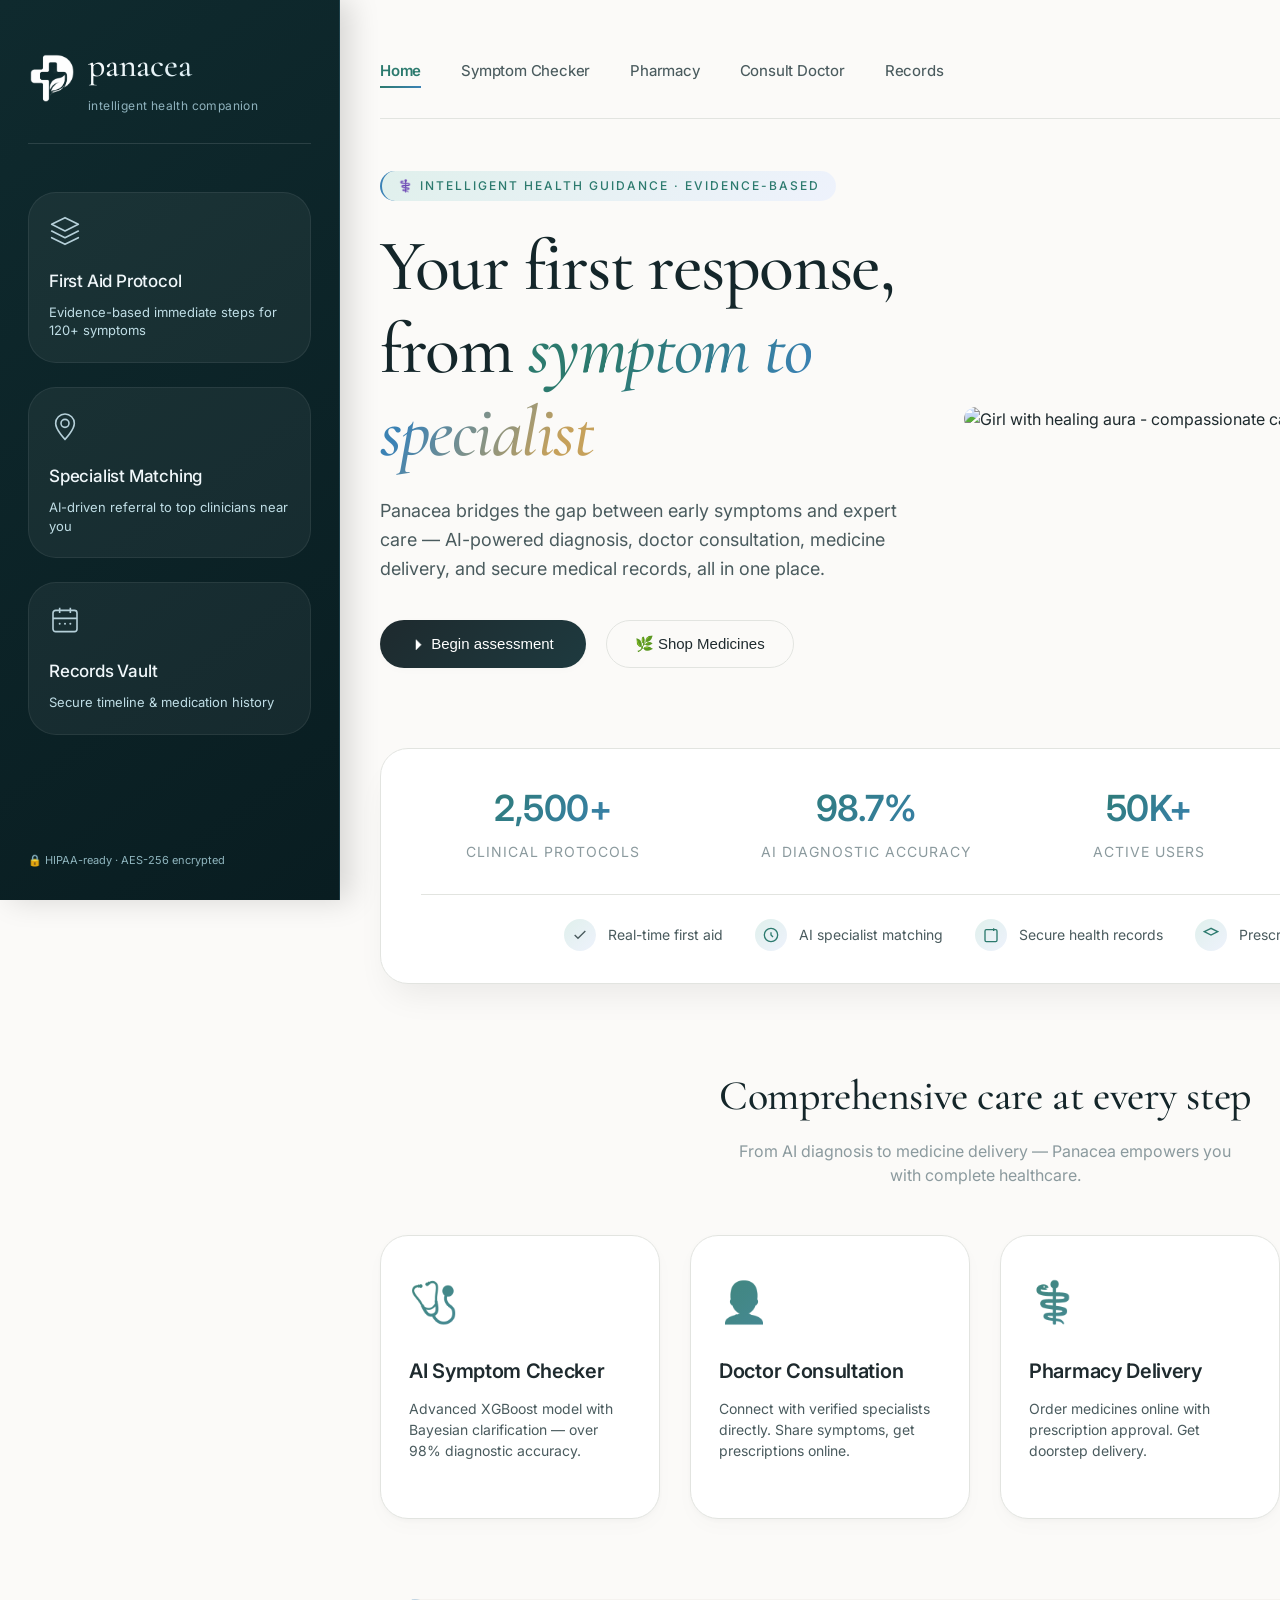
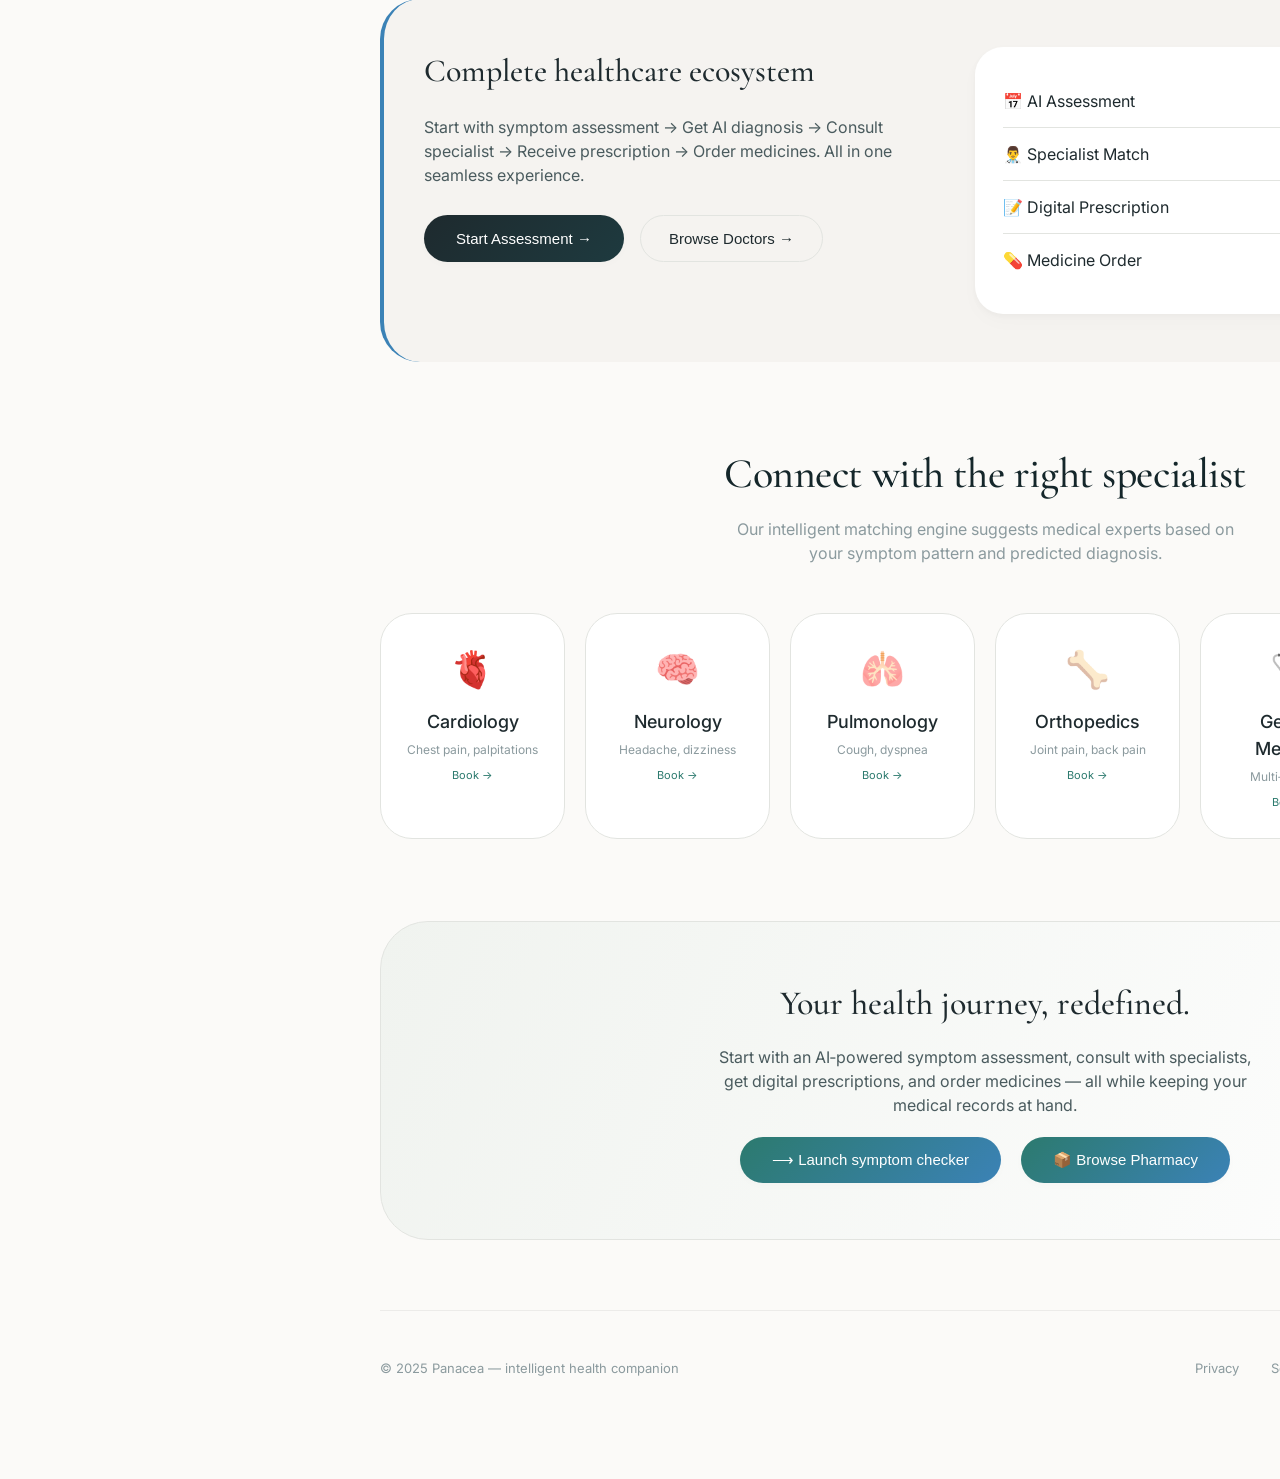
==== frontend/index.html @ cdb95b29 "restore latest project from stash after merge conflict" ====
<!DOCTYPE html>
<html lang="en">
<head>
<meta charset="UTF-8">
<meta name="viewport" content="width=device-width, initial-scale=1.0">
<title>Panacea — Health Companion | Intelligent Care</title>
<link rel="preconnect" href="https://fonts.googleapis.com">
<link href="https://fonts.googleapis.com/css2?family=Inter:opsz,wght@14..32,300;14..32,400;14..32,500;14..32,600;14..32,700&family=Cormorant+Garamond:ital,wght@0,400;0,500;1,400&display=swap" rel="stylesheet">
<style>
  * {
    margin: 0;
    padding: 0;
    box-sizing: border-box;
  }

  :root {
    --bg-light: #fbfaf8;
    --bg-card: #ffffff;
    --bg-soft: #f5f3f0;
    --text-primary: #1e2a2e;
    --text-secondary: #4a5b5e;
    --text-tertiary: #8b9a9e;
    --accent-teal: #2c7a6e;
    --accent-teal-light: #e0f0ec;
    --accent-blue: #3b82b6;
    --accent-blue-soft: #eef2fc;
    --border-light: #e2e4e0;
    --shadow-sm: 0 8px 20px rgba(0, 0, 0, 0.02), 0 2px 6px rgba(0, 0, 0, 0.03);
    --shadow-md: 0 20px 35px -12px rgba(0, 0, 0, 0.08);
    --gold: #c6a15b;
    --radius-card: 28px;
  }

  body {
    background: var(--bg-light);
    color: var(--text-primary);
    font-family: 'Inter', sans-serif;
    line-height: 1.5;
    overflow-x: hidden;
  }

  .app-wrapper {
    display: flex;
    min-height: 100vh;
  }

  /* ── SIDEBAR ── */
  .side-strip {
    width: 340px;
    background: linear-gradient(145deg, #0f2a2e 0%, #091d21 100%);
    position: fixed;
    top: 0;
    left: 0;
    bottom: 0;
    z-index: 10;
    display: flex;
    flex-direction: column;
    padding: 40px 28px 32px 28px;
    box-shadow: 10px 0 28px rgba(0, 0, 0, 0.15);
    border-right: 1px solid rgba(68, 130, 158, 0.25);
  }

  .strip-logo {
    margin-bottom: 48px;
    border-bottom: 1px solid rgba(255, 255, 255, 0.12);
    padding-bottom: 28px;
    display: flex;
    align-items: center;
    gap: 12px;
    flex-wrap: wrap;
  }

  .logo-image {
    width: 48px;
    height: 48px;
    object-fit: contain;
    filter: brightness(0) invert(1);
  }

  .strip-logo .logo {
    font-family: 'Cormorant Garamond', serif;
    font-size: 34px;
    font-weight: 500;
    letter-spacing: -0.2px;
    background: linear-gradient(135deg, #ffffff 0%, #c7e2ec 100%);
    background-clip: text;
    -webkit-background-clip: text;
    color: transparent;
  }

  .strip-logo .logo-sub {
    font-size: 12px;
    color: #8fb2bd;
    margin-top: 6px;
    letter-spacing: 0.4px;
    width: 100%;
  }

  .strip-cards {
    display: flex;
    flex-direction: column;
    gap: 24px;
    flex: 1;
  }

  .strip-card {
    background: rgba(255, 255, 255, 0.05);
    border-radius: 28px;
    padding: 22px 20px;
    transition: all 0.25s ease;
    border: 1px solid rgba(255, 255, 255, 0.07);
  }

  .strip-card:hover {
    background: rgba(44, 122, 110, 0.2);
    transform: translateY(-2px);
    border-color: rgba(59, 130, 182, 0.5);
  }

  .strip-card .card-icon-svg {
    margin-bottom: 16px;
    opacity: 0.9;
  }

  .strip-card h4 {
    font-size: 17px;
    font-weight: 500;
    color: #f0f7fa;
    letter-spacing: -0.2px;
    margin-bottom: 8px;
  }

  .strip-card p {
    font-size: 13px;
    color: #bfdde5;
    line-height: 1.45;
  }

  /* ── MAIN ── */
  .main-content {
    flex: 1;
    margin-left: 340px;
    background: var(--bg-light);
    z-index: 2;
    position: relative;
  }

  .container {
    position: relative;
    z-index: 2;
    max-width: 1320px;
    margin: 0 auto;
    padding: 32px 40px 60px 40px;
  }

  /* ── NAV ── */
  .top-nav {
    display: flex;
    justify-content: space-between;
    align-items: center;
    padding: 12px 0 20px;
    border-bottom: 1px solid var(--border-light);
    margin-bottom: 32px;
    flex-wrap: wrap;
    gap: 20px;
  }

  .nav-links {
    display: flex;
    gap: 40px;
    font-weight: 450;
    font-size: 15px;
    align-items: center;
    flex-wrap: wrap;
  }

  .nav-links a {
    text-decoration: none;
    color: var(--text-secondary);
    transition: color 0.2s ease;
    letter-spacing: -0.2px;
    position: relative;
    cursor: pointer;
  }

  .nav-links a:hover { color: var(--accent-teal); }

  .nav-links a::after {
    content: '';
    position: absolute;
    bottom: -6px;
    left: 0;
    width: 0;
    height: 2px;
    background: linear-gradient(90deg, var(--accent-teal), var(--accent-blue));
    transition: width 0.2s ease;
  }
  /* Active nav link styling */
.nav-links a.active {
  color: var(--accent-teal);
  font-weight: 600;
}

.nav-links a.active::after {
  width: 100%;
  background: linear-gradient(90deg, var(--accent-teal), var(--accent-blue));
}

  .nav-links a:hover::after { width: 100%; }

  /* ── PROFILE PILL ── */
  .profile-section {
    display: flex;
    align-items: center;
    gap: 16px;
    background: var(--bg-card);
    padding: 6px 12px 6px 8px;
    border-radius: 60px;
    box-shadow: var(--shadow-sm);
    border: 1px solid var(--border-light);
    cursor: pointer;
    transition: all 0.2s ease;
    position: relative;
  }

  .profile-section:hover {
    border-color: var(--accent-teal);
    background: #ffffff;
    box-shadow: 0 4px 12px rgba(0,0,0,0.04);
  }

  .profile-avatar {
    width: 40px;
    height: 40px;
    background: linear-gradient(135deg, var(--accent-teal), var(--accent-blue));
    border-radius: 50%;
    display: flex;
    align-items: center;
    justify-content: center;
    color: white;
    font-weight: 600;
    font-size: 16px;
    box-shadow: 0 2px 8px rgba(44,122,110,0.2);
  }

  .profile-info { text-align: left; }

  .profile-name {
    font-size: 14px;
    font-weight: 600;
    color: var(--text-primary);
    line-height: 1.2;
  }

  .profile-role { font-size: 11px; color: var(--text-tertiary); }

  .dropdown-icon { font-size: 12px; color: var(--text-tertiary); transition: transform 0.2s; }

  .profile-section.active .dropdown-icon { transform: rotate(180deg); }

  .profile-dropdown {
    position: absolute;
    top: calc(100% + 8px);
    right: 0;
    background: white;
    border-radius: 20px;
    box-shadow: 0 20px 35px -10px rgba(0,0,0,0.1);
    width: 200px;
    padding: 8px 0;
    opacity: 0;
    visibility: hidden;
    transform: translateY(-6px);
    transition: all 0.2s ease;
    z-index: 20;
    border: 1px solid var(--border-light);
  }

  .profile-section.active .profile-dropdown {
    opacity: 1;
    visibility: visible;
    transform: translateY(0);
  }

  .profile-dropdown a {
    display: block;
    padding: 10px 20px;
    font-size: 13px;
    color: var(--text-secondary);
    text-decoration: none;
    transition: background 0.15s;
    cursor: pointer;
  }

  .profile-dropdown a:hover {
    background: var(--bg-soft);
    color: var(--accent-teal);
  }

  .profile-dropdown .dropdown-divider {
    height: 1px;
    background: var(--border-light);
    margin: 6px 0;
  }

  /* ── MODALS ── */
  .modal-overlay {
    display: none;
    position: fixed;
    top: 0; left: 0;
    width: 100%; height: 100%;
    background: rgba(0, 0, 0, 0.5);
    z-index: 1000;
    justify-content: center;
    align-items: center;
  }

  .modal-overlay.active { display: flex; }

  .modal-container {
    background: white;
    border-radius: 32px;
    max-width: 500px;
    width: 90%;
    padding: 32px;
    box-shadow: 0 25px 50px -12px rgba(0, 0, 0, 0.25);
    animation: modalSlideIn 0.3s ease;
  }

  @keyframes modalSlideIn {
    from { opacity: 0; transform: translateY(-20px); }
    to   { opacity: 1; transform: translateY(0); }
  }

  .modal-header {
    display: flex;
    justify-content: space-between;
    align-items: center;
    margin-bottom: 24px;
  }

  .modal-header h2 {
    font-family: 'Cormorant Garamond', serif;
    font-size: 28px;
    font-weight: 500;
  }

  .modal-close {
    background: none;
    border: none;
    font-size: 28px;
    cursor: pointer;
    color: var(--text-tertiary);
    transition: color 0.2s;
  }

  .modal-close:hover { color: var(--text-primary); }

  .form-group { margin-bottom: 20px; }

  .form-group label {
    display: block;
    margin-bottom: 8px;
    font-weight: 500;
    font-size: 14px;
  }

  .form-group input,
  .form-group select {
    width: 100%;
    padding: 12px;
    border: 1px solid var(--border-light);
    border-radius: 16px;
    font-size: 14px;
    transition: border-color 0.2s;
  }

  .form-group input:focus,
  .form-group select:focus {
    outline: none;
    border-color: var(--accent-teal);
  }

  .btn-submit {
    width: 100%;
    padding: 14px;
    background: linear-gradient(135deg, #1e2a2e, #1e3a3f);
    color: white;
    border: none;
    border-radius: 40px;
    font-weight: 500;
    cursor: pointer;
    transition: all 0.2s;
  }

  .btn-submit:hover {
    background: linear-gradient(135deg, #2c7a6e, #3b82b6);
    transform: translateY(-1px);
  }

  .btn-secondary {
    width: 100%;
    padding: 12px;
    background: #f5f3f0;
    border: none;
    border-radius: 40px;
    cursor: pointer;
    font-weight: 500;
    margin-top: 12px;
  }

  .form-note {
    text-align: center;
    margin-top: 16px;
    font-size: 12px;
    color: var(--text-tertiary);
  }

  .modal-tab-switch {
    text-align: center;
    margin-top: 16px;
    font-size: 13px;
    color: var(--text-tertiary);
  }

  .modal-tab-switch a {
    color: var(--accent-teal);
    cursor: pointer;
    font-weight: 500;
    text-decoration: none;
  }

  .modal-tab-switch a:hover { text-decoration: underline; }

  .required { color: #e74c3c; }

  /* ── TOAST ── */
  .toast-notification {
    position: fixed;
    bottom: 24px;
    right: 24px;
    background: #1e2a2e;
    color: white;
    padding: 12px 24px;
    border-radius: 12px;
    font-size: 14px;
    z-index: 1001;
    animation: slideInRight 0.3s ease;
    box-shadow: 0 4px 12px rgba(0,0,0,0.15);
  }

  @keyframes slideInRight {
    from { transform: translateX(100%); opacity: 0; }
    to   { transform: translateX(0);   opacity: 1; }
  }

  /* ── HERO ── */
  .hero {
    padding: 20px 0 60px;
    display: flex;
    flex-wrap: wrap;
    justify-content: space-between;
    align-items: center;
    gap: 48px;
  }

  .hero-left { flex: 1.2; }

  .hero-badge {
    display: inline-block;
    font-size: 12px;
    font-weight: 500;
    text-transform: uppercase;
    letter-spacing: 2px;
    background: linear-gradient(135deg, var(--accent-teal-light), var(--accent-blue-soft));
    padding: 6px 16px;
    border-radius: 40px;
    color: var(--accent-teal);
    margin-bottom: 24px;
    border-left: 2px solid var(--accent-blue);
  }

  .hero h1 {
    font-family: 'Cormorant Garamond', serif;
    font-size: clamp(44px, 6vw, 72px);
    font-weight: 500;
    line-height: 1.15;
    letter-spacing: -0.02em;
    color: #14262a;
    margin-bottom: 24px;
  }

  .hero h1 span {
    background: linear-gradient(120deg, #2c7a6e 20%, #3b82b6 60%, #c6a15b 90%);
    background-clip: text;
    -webkit-background-clip: text;
    color: transparent;
    font-style: italic;
  }

  .hero-desc {
    font-size: 18px;
    color: var(--text-secondary);
    max-width: 540px;
    margin-bottom: 36px;
    line-height: 1.6;
  }

  .cta-group { display: flex; gap: 20px; flex-wrap: wrap; }

  .btn-primary {
    background: linear-gradient(135deg, var(--text-primary) 0%, #1e3a3f 100%);
    color: white;
    padding: 14px 32px;
    border-radius: 40px;
    text-decoration: none;
    font-weight: 500;
    font-size: 15px;
    transition: all 0.25s ease;
    display: inline-flex;
    align-items: center;
    gap: 8px;
    border: none;
    cursor: pointer;
    box-shadow: 0 2px 8px rgba(0,0,0,0.02);
  }

  .btn-primary:hover {
    background: linear-gradient(135deg, #2c7a6e 0%, #3b82b6 100%);
    transform: translateY(-2px);
    box-shadow: 0 12px 24px -10px rgba(44,122,110,0.28);
  }

  .btn-outline {
    background: transparent;
    border: 1px solid var(--border-light);
    padding: 14px 28px;
    border-radius: 40px;
    text-decoration: none;
    font-weight: 500;
    font-size: 15px;
    color: var(--text-primary);
    transition: all 0.2s ease;
    cursor: pointer;
  }

  .btn-outline:hover {
    border-color: var(--accent-teal);
    background: rgba(44,122,110,0.03);
    transform: translateY(-1px);
  }

  .hero-illustration {
    flex: 1.4;
    display: flex;
    justify-content: center;
    align-items: center;
  }

  .healing-img {
    width: 100%;
    max-width: 1024px;
    height: auto;
    border-radius: 36px;
    filter: drop-shadow(0 20px 30px -10px rgba(0, 0, 0, 0.15));
  }

  /* ── STATS ── */
  .stats-section {
    margin: 20px 0 60px 0;
    background: var(--bg-card);
    border-radius: var(--radius-card);
    padding: 32px 40px;
    box-shadow: var(--shadow-md);
    border: 1px solid var(--border-light);
    transition: transform 0.2s ease;
  }

  .stats-section:hover { transform: translateY(-2px); }

  .quick-stat {
    display: flex;
    justify-content: space-around;
    flex-wrap: wrap;
    gap: 32px;
  }

  .stat-item { text-align: center; }

  .stat-item h4 {
    font-size: 36px;
    font-weight: 600;
    background: linear-gradient(135deg, var(--accent-teal), var(--accent-blue));
    background-clip: text;
    -webkit-background-clip: text;
    color: transparent;
    letter-spacing: -0.5px;
  }

  .stat-item p {
    font-size: 14px;
    color: var(--text-tertiary);
    text-transform: uppercase;
    letter-spacing: 1px;
    margin-top: 6px;
  }

  .feature-badge-section {
    display: flex;
    justify-content: center;
    gap: 32px;
    flex-wrap: wrap;
    margin-top: 32px;
    padding-top: 24px;
    border-top: 1px solid var(--border-light);
  }

  .feature-badge {
    display: flex;
    align-items: center;
    gap: 12px;
    font-size: 14px;
    color: var(--text-secondary);
  }

  .feature-badge .badge-icon {
    width: 32px;
    height: 32px;
    background: linear-gradient(135deg, var(--accent-teal-light), var(--accent-blue-soft));
    border-radius: 50%;
    display: flex;
    align-items: center;
    justify-content: center;
  }

  .feature-badge .badge-icon svg {
    width: 16px;
    height: 16px;
    stroke: var(--accent-teal);
    stroke-width: 2;
  }

  /* ── SECTIONS ── */
  .section-title {
    text-align: center;
    margin: 80px 0 48px;
  }

  .section-title h2 {
    font-family: 'Cormorant Garamond', serif;
    font-size: 42px;
    font-weight: 500;
    color: #14262a;
    letter-spacing: -0.01em;
  }

  .section-title p {
    color: var(--text-tertiary);
    max-width: 520px;
    margin: 12px auto 0;
  }

  /* ── SERVICE CARDS ── */
  .cards-grid {
    display: flex;
    flex-wrap: wrap;
    gap: 30px;
    justify-content: center;
    margin-bottom: 80px;
  }

  .service-card {
    background: var(--bg-card);
    border-radius: var(--radius-card);
    padding: 36px 28px;
    flex: 1 1 260px;
    transition: all 0.35s cubic-bezier(0.2, 0, 0, 1);
    border: 1px solid var(--border-light);
    box-shadow: var(--shadow-sm);
    position: relative;
    overflow: hidden;
  }

  .service-card::after {
    content: '';
    position: absolute;
    bottom: 0; left: 0;
    width: 100%;
    height: 3px;
    background: linear-gradient(90deg, var(--accent-teal), var(--accent-blue), var(--gold));
    transform: scaleX(0);
    transform-origin: left;
    transition: transform 0.4s ease;
  }

  .service-card:hover::after { transform: scaleX(1); }

  .service-card:hover {
    transform: translateY(-8px);
    border-color: rgba(44,122,110,0.2);
    box-shadow: 0 25px 40px -16px rgba(0, 0, 0, 0.1);
  }

  .card-icon {
    font-size: 40px;
    margin-bottom: 24px;
    background: linear-gradient(135deg, var(--accent-teal), var(--accent-blue));
    background-clip: text;
    -webkit-background-clip: text;
    color: transparent;
    opacity: 0.9;
  }

  .service-card h3 {
    font-size: 20px;
    font-weight: 600;
    margin-bottom: 12px;
    letter-spacing: -0.3px;
  }

  .service-card p { color: var(--text-secondary); font-size: 14px; line-height: 1.5; }

  /* ── INSIGHT PANEL ── */
  .insight-panel {
    display: flex;
    flex-wrap: wrap;
    gap: 32px;
    margin: 60px 0 80px;
    background: var(--bg-soft);
    border-radius: 40px;
    padding: 48px 40px;
    position: relative;
    border-left: 4px solid var(--accent-blue);
  }

  .insight-left { flex: 1; }

  .insight-left h3 {
    font-family: 'Cormorant Garamond', serif;
    font-size: 32px;
    font-weight: 500;
    margin-bottom: 20px;
  }

  .insight-left p { color: var(--text-secondary); margin-bottom: 28px; }

  .insight-right {
    flex: 1;
    background: white;
    border-radius: 28px;
    padding: 28px;
    box-shadow: var(--shadow-sm);
  }

  .record-item {
    border-bottom: 1px solid var(--border-light);
    padding: 14px 0;
    display: flex;
    justify-content: space-between;
  }

  .record-item:last-child { border: none; }
  .record-item span:last-child { color: var(--accent-teal); font-weight: 500; }

  /* ── SPECIALIST SHOWCASE — horizontal scroll row ── */
  .specialist-showcase {
    display: flex;
    flex-wrap: nowrap;
    gap: 20px;
    overflow-x: auto;
    padding-bottom: 12px;
    margin-bottom: 70px;
    scrollbar-width: thin;
    scrollbar-color: #e2e4e0 transparent;
    -webkit-overflow-scrolling: touch;
  }

  .specialist-showcase::-webkit-scrollbar { height: 4px; }
  .specialist-showcase::-webkit-scrollbar-track { background: transparent; }
  .specialist-showcase::-webkit-scrollbar-thumb {
    background: #e2e4e0;
    border-radius: 99px;
  }

  .spec-card {
    flex: 0 0 185px;
    min-width: 185px;
    background: white;
    border-radius: 32px;
    padding: 28px 22px;
    text-align: center;
    transition: all 0.2s;
    border: 1px solid var(--border-light);
    cursor: pointer;
  }

  .spec-card:hover {
    background: linear-gradient(145deg, #ffffff, var(--accent-blue-soft));
    border-color: var(--accent-blue);
    transform: translateY(-3px);
  }

  .spec-card h4 { font-size: 18px; font-weight: 500; margin-top: 12px; }
  .spec-card p  { font-size: 12px; color: var(--text-tertiary); margin-top: 6px; }

  /* ── CTA BANNER ── */
  .cta-banner {
    background: linear-gradient(115deg, #f0f3ef 0%, #ffffff 100%);
    border-radius: 48px;
    padding: 56px 48px;
    text-align: center;
    margin: 40px 0 70px;
    border: 1px solid var(--border-light);
  }

  .cta-banner h3 {
    font-size: 34px;
    font-family: 'Cormorant Garamond', serif;
    font-weight: 500;
    margin-bottom: 16px;
  }

  .cta-banner .btn-primary {
    margin-top: 20px;
    background: linear-gradient(135deg, var(--accent-teal), var(--accent-blue));
  }

  .cta-banner .btn-primary:hover {
    background: linear-gradient(135deg, #1f5a51, #2c6e9e);
  }

  /* ── FOOTER ── */
  footer {
    border-top: 1px solid rgba(0,0,0,0.06);
    padding: 48px 0 40px;
    display: flex;
    flex-wrap: wrap;
    justify-content: space-between;
    color: var(--text-tertiary);
    font-size: 13px;
  }

  .footer-links { display: flex; gap: 32px; }

  .footer-links a {
    text-decoration: none;
    color: var(--text-tertiary);
    transition: color 0.2s;
    cursor: pointer;
  }

  .footer-links a:hover { color: var(--accent-teal); }

  /* ── RESPONSIVE ── */
  @media (max-width: 1000px) {
    .side-strip { width: 280px; }
    .main-content { margin-left: 280px; }
    .container { padding: 24px 28px 48px; }
  }

  @media (max-width: 760px) {
    .app-wrapper { flex-direction: column; }
    .side-strip {
      position: relative;
      width: 100%;
      flex-direction: row;
      flex-wrap: wrap;
      padding: 20px;
      gap: 20px;
    }
    .strip-cards { flex-direction: row; overflow-x: auto; }
    .main-content { margin-left: 0; }
    .top-nav { flex-direction: column; align-items: stretch; }
    .profile-section { align-self: flex-start; }
    .footer-links { flex-wrap: wrap; gap: 16px; margin-top: 12px; }
    footer { flex-direction: column; gap: 16px; }
    .quick-stat { flex-direction: column; align-items: center; gap: 24px; }
    .feature-badge-section { flex-direction: column; align-items: center; }
    .spec-card { flex: 0 0 140px; min-width: 140px; }
  }

  /* ── ANIMATIONS ── */
  .fade-up {
    opacity: 0;
    transform: translateY(20px);
    animation: fadeUp 0.9s cubic-bezier(0.2, 0.8, 0.3, 1) forwards;
  }

  @keyframes fadeUp {
    to { opacity: 1; transform: translateY(0); }
  }

  .delay-100 { animation-delay: 0.1s; }
  .delay-130 { animation-delay: 0.13s; }
  .delay-150 { animation-delay: 0.15s; }
  .delay-160 { animation-delay: 0.16s; }
  .delay-190 { animation-delay: 0.19s; }
  .delay-200 { animation-delay: 0.2s; }
  .delay-220 { animation-delay: 0.22s; }
  .delay-250 { animation-delay: 0.25s; }
</style>
</head>
<body>
<div class="app-wrapper">

  <!-- ══ SIDEBAR ══ -->
  <aside class="side-strip">
    <div class="strip-logo">
      <img src="assets/logo.png" alt="Panacea Logo" class="logo-image" onerror="this.style.display='none';">
      <div>
        <div class="logo">panacea</div>
        <div class="logo-sub">intelligent health companion</div>
      </div>
    </div>
    <div class="strip-cards">
      <div class="strip-card">
        <div class="card-icon-svg">
          <svg width="32" height="32" viewBox="0 0 24 24" fill="none" xmlns="http://www.w3.org/2000/svg">
            <path d="M12 2L2 7L12 12L22 7L12 2Z" stroke="#C7E2EC" stroke-width="1.2" stroke-linecap="round" stroke-linejoin="round"/>
            <path d="M2 17L12 22L22 17" stroke="#C7E2EC" stroke-width="1.2" stroke-linecap="round" stroke-linejoin="round"/>
            <path d="M2 12L12 17L22 12" stroke="#C7E2EC" stroke-width="1.2" stroke-linecap="round" stroke-linejoin="round"/>
          </svg>
        </div>
        <h4>First Aid Protocol</h4>
        <p>Evidence-based immediate steps for 120+ symptoms</p>
      </div>
      <div class="strip-card">
        <div class="card-icon-svg">
          <svg width="32" height="32" viewBox="0 0 24 24" fill="none" xmlns="http://www.w3.org/2000/svg">
            <circle cx="12" cy="10" r="3" stroke="#C7E2EC" stroke-width="1.2"/>
            <path d="M19 10C19 15 12 22 12 22C12 22 5 15 5 10C5 6.13401 8.13401 3 12 3C15.866 3 19 6.13401 19 10Z" stroke="#C7E2EC" stroke-width="1.2"/>
          </svg>
        </div>
        <h4>Specialist Matching</h4>
        <p>AI-driven referral to top clinicians near you</p>
      </div>
      <div class="strip-card">
        <div class="card-icon-svg">
          <svg width="32" height="32" viewBox="0 0 24 24" fill="none" xmlns="http://www.w3.org/2000/svg">
            <rect x="3" y="4" width="18" height="16" rx="2" stroke="#C7E2EC" stroke-width="1.2"/>
            <path d="M8 2V6M16 2V6M3 10H21" stroke="#C7E2EC" stroke-width="1.2"/>
            <path d="M12 14H12.01" stroke="#C7E2EC" stroke-width="1.5" stroke-linecap="round"/>
            <path d="M16 14H16.01" stroke="#C7E2EC" stroke-width="1.5" stroke-linecap="round"/>
            <path d="M8 14H8.01" stroke="#C7E2EC" stroke-width="1.5" stroke-linecap="round"/>
          </svg>
        </div>
        <h4>Records Vault</h4>
        <p>Secure timeline &amp; medication history</p>
      </div>
    </div>
    <div style="margin-top: auto; font-size: 11px; color: #8fb5be; padding-top: 32px;">
      <span>🔒 HIPAA-ready · AES-256 encrypted</span>
    </div>
  </aside>

  <!-- ══ MAIN CONTENT ══ -->
  <main class="main-content">
    <div class="container">

      <!-- NAV -->
      <div class="top-nav fade-up">
        <div class="nav-links">
          <a href="#" onclick="return false;" class="active">Home</a>
          <a href="#" onclick="requireAuthNav('assessment.html'); return false;">Symptom Checker</a>
          <a href="#" onclick="requireAuthNav('pharmacy.html'); return false;">Pharmacy</a>
          <a href="#" onclick="requireAuthNav('consultation.html'); return false;">Consult Doctor</a>
          <a href="#" onclick="requireAuthNav('patient-dashboard.html'); return false;">Records</a>
        </div>
        <div class="profile-section" id="profileToggle">
          <div class="profile-avatar" id="profileAvatar">G</div>
          <div class="profile-info">
            <div class="profile-name" id="profileName">Guest User</div>
            <div class="profile-role" id="profileRole">Not logged in</div>
          </div>
          <div class="dropdown-icon">▼</div>
          <div class="profile-dropdown" id="profileDropdownMenu">
            <a href="#" id="loginMenuItem"   class="dd-guest">🔑 Login</a>
            <a href="#" id="signupMenuItem"  class="dd-guest">✨ Sign Up</a>
            <a href="#" id="profileMenuItem" class="dd-user"  style="display:none;">👤 View Profile</a>
            <div class="dropdown-divider dd-user" style="display:none;"></div>
            <a href="#" id="signOutMenuItem" class="dd-user"  style="display:none;">🚪 Sign Out</a>
          </div>
        </div>
      </div>

      <!-- HERO -->
      <div class="hero">
        <div class="hero-left fade-up delay-100">
          <div class="hero-badge">⚕️ intelligent health guidance · evidence-based</div>
          <h1>Your first response,<br>from <span>symptom to specialist</span></h1>
          <p class="hero-desc">Panacea bridges the gap between early symptoms and expert care — AI-powered diagnosis, doctor consultation, medicine delivery, and secure medical records, all in one place.</p>
          <div class="cta-group">
            <button class="btn-primary" id="checkSymptomsBtn">⏵ Begin assessment</button>
            <button class="btn-outline" id="shopPharmacyBtn">🌿 Shop Medicines</button>
          </div>
        </div>
        <div class="hero-illustration fade-up delay-200">
          <img src="assets/illustration1.png" alt="Girl with healing aura - compassionate care" class="healing-img"
               onerror="this.onerror=null; this.src='https://placehold.co/600x600/e0f0ec/2c7a6e?text=Healing+Aura+Illustration';">
        </div>
      </div>

      <!-- STATS -->
      <div class="stats-section fade-up delay-150">
        <div class="quick-stat">
          <div class="stat-item"><h4>2,500+</h4><p>Clinical Protocols</p></div>
          <div class="stat-item"><h4>98.7%</h4><p>AI Diagnostic Accuracy</p></div>
          <div class="stat-item"><h4>50K+</h4><p>Active Users</p></div>
          <div class="stat-item"><h4>24/7</h4><p>Intelligent Support</p></div>
        </div>
        <div class="feature-badge-section">
          <div class="feature-badge">
            <div class="badge-icon"><svg viewBox="0 0 24 24" fill="none" stroke="currentColor"><path d="M20 6L9 17L4 12" stroke="currentColor"/></svg></div>
            <span>Real-time first aid</span>
          </div>
          <div class="feature-badge">
            <div class="badge-icon"><svg viewBox="0 0 24 24" fill="none"><circle cx="12" cy="12" r="10"/><path d="M12 8v4l3 3"/></svg></div>
            <span>AI specialist matching</span>
          </div>
          <div class="feature-badge">
            <div class="badge-icon"><svg viewBox="0 0 24 24" fill="none"><rect x="3" y="4" width="18" height="18" rx="2"/><line x1="16" y1="2" x2="16" y2="6"/></svg></div>
            <span>Secure health records</span>
          </div>
          <div class="feature-badge">
            <div class="badge-icon"><svg viewBox="0 0 24 24" fill="none"><path d="M12 2L2 7L12 12L22 7L12 2Z"/></svg></div>
            <span>Prescription management</span>
          </div>
        </div>
      </div>

      <!-- SERVICES -->
      <div class="section-title fade-up delay-200">
        <h2>Comprehensive care at every step</h2>
        <p>From AI diagnosis to medicine delivery — Panacea empowers you with complete healthcare.</p>
      </div>
      <div class="cards-grid">
        <div class="service-card fade-up delay-100">
          <div class="card-icon">🩺</div>
          <h3>AI Symptom Checker</h3>
          <p>Advanced XGBoost model with Bayesian clarification — over 98% diagnostic accuracy.</p>
        </div>
        <div class="service-card fade-up delay-150">
          <div class="card-icon">👨‍⚕️</div>
          <h3>Doctor Consultation</h3>
          <p>Connect with verified specialists directly. Share symptoms, get prescriptions online.</p>
        </div>
        <div class="service-card fade-up delay-200">
          <div class="card-icon">⚕️</div>
          <h3>Pharmacy Delivery</h3>
          <p>Order medicines online with prescription approval. Get doorstep delivery.</p>
        </div>
        <div class="service-card fade-up delay-250">
          <div class="card-icon">🖥️</div>
          <h3>Digital Prescriptions</h3>
          <p>Doctors issue digital prescriptions. Share with pharmacy or use for medicine orders.</p>
        </div>
      </div>

      <!-- INSIGHT -->
      <div class="insight-panel fade-up delay-200">
        <div class="insight-left">
          <h3>Complete healthcare ecosystem</h3>
          <p>Start with symptom assessment → Get AI diagnosis → Consult specialist → Receive prescription → Order medicines. All in one seamless experience.</p>
          <div style="display: flex; gap: 16px; flex-wrap: wrap; margin-top: 24px;">
            <button class="btn-primary"  id="startAssessmentBtn">Start Assessment →</button>
            <button class="btn-outline"  id="browseDoctorsBtn">Browse Doctors →</button>
          </div>
        </div>
        <div class="insight-right">
          <div class="record-item"><span>📅 AI Assessment</span><span>Symptom → Disease prediction</span></div>
          <div class="record-item"><span>👨‍⚕️ Specialist Match</span><span>Cardiologist, Neurologist, etc.</span></div>
          <div class="record-item"><span>📝 Digital Prescription</span><span>Doctor issued e-prescription</span></div>
          <div class="record-item"><span>💊 Medicine Order</span><span>Home delivery in 2-3 days</span></div>
        </div>
      </div>

      <!-- SPECIALISTS — single horizontal scroll row -->
      <div class="section-title fade-up">
        <h2>Connect with the right specialist</h2>
        <p>Our intelligent matching engine suggests medical experts based on your symptom pattern and predicted diagnosis.</p>
      </div>
      <div class="specialist-showcase">
        <div class="spec-card fade-up delay-100"  onclick="requireAuthNav('consultation.html')">
          <div style="font-size: 36px;">🫀</div>
          <h4>Cardiology</h4>
          <p>Chest pain, palpitations</p>
          <span style="font-size: 11px; color: #2c7a6e; margin-top: 8px; display: block;">Book →</span>
        </div>
        <div class="spec-card fade-up delay-130"  onclick="requireAuthNav('consultation.html')">
          <div style="font-size: 36px;">🧠</div>
          <h4>Neurology</h4>
          <p>Headache, dizziness</p>
          <span style="font-size: 11px; color: #2c7a6e; margin-top: 8px; display: block;">Book →</span>
        </div>
        <div class="spec-card fade-up delay-160"  onclick="requireAuthNav('consultation.html')">
          <div style="font-size: 36px;">🫁</div>
          <h4>Pulmonology</h4>
          <p>Cough, dyspnea</p>
          <span style="font-size: 11px; color: #2c7a6e; margin-top: 8px; display: block;">Book →</span>
        </div>
        <div class="spec-card fade-up delay-190"  onclick="requireAuthNav('consultation.html')">
          <div style="font-size: 36px;">🦴</div>
          <h4>Orthopedics</h4>
          <p>Joint pain, back pain</p>
          <span style="font-size: 11px; color: #2c7a6e; margin-top: 8px; display: block;">Book →</span>
        </div>
        <div class="spec-card fade-up delay-220"  onclick="requireAuthNav('consultation.html')">
          <div style="font-size: 36px;">🩺</div>
          <h4>General Medicine</h4>
          <p>Multi‑symptom</p>
          <span style="font-size: 11px; color: #2c7a6e; margin-top: 8px; display: block;">Book →</span>
        </div>
        <div class="spec-card fade-up delay-250"  onclick="requireAuthNav('consultation.html')">
          <div style="font-size: 36px;">🌿</div>
          <h4>Dermatology</h4>
          <p>Rash, skin issues</p>
          <span style="font-size: 11px; color: #2c7a6e; margin-top: 8px; display: block;">Book →</span>
        </div>
      </div>

      <!-- CTA BANNER -->
      <div class="cta-banner fade-up delay-200">
        <h3>Your health journey, redefined.</h3>
        <p style="color: var(--text-secondary); max-width: 540px; margin: 0 auto;">
          Start with an AI‑powered symptom assessment, consult with specialists, get digital prescriptions,
          and order medicines — all while keeping your medical records at hand.
        </p>
        <div style="display: flex; gap: 20px; justify-content: center; flex-wrap: wrap;">
          <button class="btn-primary" id="launchCheckerBtn">⟶ Launch symptom checker</button>
          <button class="btn-primary" id="pharmacyCtaBtn">📦 Browse Pharmacy</button>
        </div>
      </div>

      <!-- FOOTER -->
      <footer>
        <div>© 2025 Panacea — intelligent health companion</div>
        <div class="footer-links">
          <a href="#" onclick="showToast('Privacy policy coming soon'); return false;">Privacy</a>
          <a href="#" onclick="showToast('Security info coming soon'); return false;">Security</a>
          <a href="#" onclick="showToast('Clinical validation info coming soon'); return false;">Clinical validation</a>
          <span style="color: var(--accent-teal);">🔒 HIPAA-ready</span>
        </div>
      </footer>

    </div><!-- /container -->
  </main>
</div><!-- /app-wrapper -->

<!-- ══ LOGIN MODAL ══ -->
<div id="loginModal" class="modal-overlay">
  <div class="modal-container">
    <div class="modal-header">
      <h2>Welcome back</h2>
      <button class="modal-close" onclick="closeLoginModal()">&times;</button>
    </div>
    <form id="loginForm">
      <div class="form-group">
        <label>Email <span class="required">*</span></label>
        <input type="email" id="loginEmail" required placeholder="your@email.com">
      </div>
      <div class="form-group">
        <label>Name <span class="required">*</span></label>
        <input type="text" id="loginName" required placeholder="Your full name">
      </div>
      <div class="form-group">
        <label>Age (optional)</label>
        <input type="number" id="loginAge" placeholder="Your age">
      </div>
      <div class="form-group">
        <label>Gender (optional)</label>
        <select id="loginGender">
          <option value="">Prefer not to say</option>
          <option value="female">Female</option>
          <option value="male">Male</option>
          <option value="other">Other</option>
        </select>
      </div>
      <button type="submit" class="btn-submit">Login →</button>
      <p class="modal-tab-switch">Don't have an account? <a onclick="switchToSignup()">Sign Up</a></p>
      <p class="form-note">By continuing, you agree to our Terms of Service and Privacy Policy.</p>
    </form>
  </div>
</div>

<!-- ══ SIGN UP MODAL ══ -->
<div id="signupModal" class="modal-overlay">
  <div class="modal-container">
    <div class="modal-header">
      <h2>Create your account</h2>
      <button class="modal-close" onclick="closeSignupModal()">&times;</button>
    </div>
    <form id="signupForm">
      <div class="form-group">
        <label>Full Name <span class="required">*</span></label>
        <input type="text" id="signupName" required placeholder="Your full name">
      </div>
      <div class="form-group">
        <label>Email <span class="required">*</span></label>
        <input type="email" id="signupEmail" required placeholder="your@email.com">
      </div>
      <div class="form-group">
        <label>Age (optional)</label>
        <input type="number" id="signupAge" placeholder="Your age">
      </div>
      <div class="form-group">
        <label>Gender (optional)</label>
        <select id="signupGender">
          <option value="">Prefer not to say</option>
          <option value="female">Female</option>
          <option value="male">Male</option>
          <option value="other">Other</option>
        </select>
      </div>
      <button type="submit" class="btn-submit">Create Account →</button>
      <p class="modal-tab-switch">Already have an account? <a onclick="switchToLogin()">Login</a></p>
      <p class="form-note">By signing up, you agree to our Terms of Service and Privacy Policy.</p>
    </form>
  </div>
</div>

<!-- ══ HEALTH METRICS MODAL ══ -->
<div id="healthMetricsModal" class="modal-overlay">
  <div class="modal-container">
    <div class="modal-header">
      <h2>Optional Health Details</h2>
      <button class="modal-close" onclick="closeHealthMetricsModal()">&times;</button>
    </div>
    <p style="color: var(--text-secondary); margin-bottom: 20px; font-size: 14px;">You can skip this and add later from your profile settings.</p>
    <form id="healthMetricsForm">
      <div class="form-group"><label>Height (cm)</label><input type="number" id="healthHeight" step="0.1" placeholder="e.g., 165"></div>
      <div class="form-group"><label>Weight (kg)</label><input type="number" id="healthWeight" step="0.1" placeholder="e.g., 60"></div>
      <div class="form-group">
        <label>Blood Group</label>
        <select id="healthBloodGroup">
          <option value="">Select</option>
          <option>A+</option><option>A-</option><option>B+</option><option>B-</option>
          <option>O+</option><option>O-</option><option>AB+</option><option>AB-</option>
        </select>
      </div>
      <div class="form-group"><label>Allergies (comma separated)</label><input type="text" id="healthAllergies" placeholder="e.g., pollen, peanuts"></div>
      <div class="form-group"><label>Emergency Contact Name</label><input type="text" id="emergencyName" placeholder="Emergency contact person"></div>
      <div class="form-group"><label>Emergency Contact Phone</label><input type="tel" id="emergencyPhone" placeholder="Phone number"></div>
      <div style="display: flex; gap: 12px;">
        <button type="button" class="btn-secondary" onclick="skipHealthMetrics()">Skip for now</button>
        <button type="submit" class="btn-submit">Save health info</button>
      </div>
    </form>
  </div>
</div>

<!-- ══ PROFILE MODAL ══ -->
<div id="profileModal" class="modal-overlay">
  <div class="modal-container" style="max-width: 450px;">
    <div class="modal-header">
      <h2>👤 My Profile</h2>
      <button class="modal-close" onclick="closeProfileModal()">&times;</button>
    </div>
    <div id="profileContent" style="padding: 10px 0;"></div>
    <button class="btn-secondary" onclick="closeProfileModal()" style="margin-top: 20px;">Close</button>
  </div>
</div>

<script>
  // ─────────────────────────────────────────────
  // CONFIG
  // ─────────────────────────────────────────────
  const API_BASE = 'http://localhost:8000';

  // ─────────────────────────────────────────────
  // FIX: Clear invalid cached user IDs FIRST (runs immediately)
  // ─────────────────────────────────────────────
  (function validateAndFixCache() {
    const userId = localStorage.getItem('panacea_user_id');
    const sessionToken = localStorage.getItem('panacea_session_token');
    
    // If user ID starts with 'user_' or is not a number, it's from old cache - clear it
    if (userId && (userId.startsWith('user_') || isNaN(parseInt(userId)))) {
      console.log('⚠️ Detected invalid cached user ID:', userId, 'clearing cache...');
      localStorage.removeItem('panacea_session_token');
      localStorage.removeItem('panacea_user_id');
      localStorage.removeItem('panacea_user_name');
      localStorage.removeItem('panacea_user_email');
      localStorage.removeItem('panacea_user_gender');
      localStorage.removeItem('panacea_user_age');
    }
    
    // Also check if session token exists but no user ID - invalid state
    if (sessionToken && !userId) {
      console.log('⚠️ Invalid cache state, clearing...');
      localStorage.removeItem('panacea_session_token');
    }
  })();

  // ─────────────────────────────────────────────
  // SESSION STATE
  // ─────────────────────────────────────────────
  let currentSessionToken = localStorage.getItem('panacea_session_token') || null;
  let currentUserId       = localStorage.getItem('panacea_user_id')        || null;
  let currentUser         = null;
  let pendingCallback     = null;

  // ─────────────────────────────────────────────
  // UTILITIES
  // ─────────────────────────────────────────────
  function showToast(message, duration = 3500) {
    const toast = document.createElement('div');
    toast.className = 'toast-notification';
    toast.textContent = message;
    document.body.appendChild(toast);
    setTimeout(() => toast.remove(), duration);
  }

  function setButtonLoading(btn, loading, originalText) {
    if (loading) {
      btn.disabled = true;
      btn.dataset.original = btn.textContent;
      btn.textContent = 'Please wait…';
    } else {
      btn.disabled = false;
      btn.textContent = originalText || btn.dataset.original || btn.textContent;
    }
  }

  // ─────────────────────────────────────────────
  // API HELPERS
  // ─────────────────────────────────────────────
  async function apiPost(path, body) {
    const res = await fetch(API_BASE + path, {
      method: 'POST',
      headers: { 'Content-Type': 'application/json' },
      body: JSON.stringify(body)
    });
    const data = await res.json();
    if (!res.ok) throw new Error(data.detail || `HTTP ${res.status}`);
    return data;
  }

  async function apiGet(path) {
    const res = await fetch(API_BASE + path, {
      headers: currentSessionToken ? { 'X-Session-Token': currentSessionToken } : {}
    });
    const data = await res.json();
    if (!res.ok) throw new Error(data.detail || `HTTP ${res.status}`);
    return data;
  }

  async function apiPut(path, body) {
    const res = await fetch(API_BASE + path, {
      method: 'PUT',
      headers: { 'Content-Type': 'application/json' },
      body: JSON.stringify(body)
    });
    const data = await res.json();
    if (!res.ok) throw new Error(data.detail || `HTTP ${res.status}`);
    return data;
  }

  // ─────────────────────────────────────────────
  // SESSION PERSISTENCE
  // ─────────────────────────────────────────────
  function persistSession(token, userId, user) {
    localStorage.setItem('panacea_session_token', token);
    localStorage.setItem('panacea_user_id',       String(userId));
    localStorage.setItem('panacea_user_name',     user.name);
    localStorage.setItem('panacea_user_email',    user.email || '');
    if (user.gender) localStorage.setItem('panacea_user_gender', user.gender);
    if (user.age)    localStorage.setItem('panacea_user_age',    String(user.age));
    currentSessionToken = token;
    currentUserId       = String(userId);
    currentUser         = user;
    console.log('✅ Session persisted for user:', user.name);
  }

  function clearSession() {
    localStorage.removeItem('panacea_session_token');
    localStorage.removeItem('panacea_user_id');
    localStorage.removeItem('panacea_user_name');
    localStorage.removeItem('panacea_user_email');
    localStorage.removeItem('panacea_user_gender');
    localStorage.removeItem('panacea_user_age');
    currentSessionToken = null;
    currentUserId       = null;
    currentUser         = null;
    console.log('🗑️ Session cleared from localStorage');
  }

  // ─────────────────────────────────────────────
  // MODAL HELPERS
  // ─────────────────────────────────────────────
  function showLoginModal()   { document.getElementById('signupModal').classList.remove('active'); document.getElementById('loginModal').classList.add('active'); }
  function closeLoginModal()  { document.getElementById('loginModal').classList.remove('active'); pendingCallback = null; }
  function showSignupModal()  { document.getElementById('loginModal').classList.remove('active'); document.getElementById('signupModal').classList.add('active'); }
  function closeSignupModal() { document.getElementById('signupModal').classList.remove('active'); pendingCallback = null; }
  function switchToSignup()   { showSignupModal(); }
  function switchToLogin()    { showLoginModal(); }

  function showHealthMetricsModal()  { document.getElementById('healthMetricsModal').classList.add('active'); }
  function closeHealthMetricsModal() { document.getElementById('healthMetricsModal').classList.remove('active'); }
  function skipHealthMetrics()       { closeHealthMetricsModal(); showToast('You can add health metrics later from your profile.'); }

  function showProfileModal()  { document.getElementById('profileModal').classList.add('active'); }
  function closeProfileModal() { document.getElementById('profileModal').classList.remove('active'); }

  // ─────────────────────────────────────────────
  // UI STATE
  // ─────────────────────────────────────────────
  function updateProfileUI(user) {
    const nameEl   = document.getElementById('profileName');
    const roleEl   = document.getElementById('profileRole');
    const avatarEl = document.getElementById('profileAvatar');

    const isLoggedIn = !!(user && user.name);

    document.querySelectorAll('.dd-guest').forEach(el => el.style.display = isLoggedIn ? 'none'  : 'block');
    document.querySelectorAll('.dd-user').forEach(el  => el.style.display = isLoggedIn ? 'block' : 'none');

    if (isLoggedIn) {
      nameEl.textContent   = user.name;
      const gLabel = user.gender === 'male' ? 'Male' : user.gender === 'female' ? 'Female' : null;
      const aLabel = user.age ? `${user.age} yrs` : null;
      roleEl.textContent   = [gLabel, aLabel].filter(Boolean).join(' · ') || 'Member';
      avatarEl.textContent = user.name.charAt(0).toUpperCase();
      avatarEl.style.background = 'linear-gradient(135deg, #2c7a6e, #3b82b6)';
      console.log('👤 Profile UI updated - Logged in as:', user.name);
    } else {
      nameEl.textContent   = 'Guest User';
      roleEl.textContent   = 'Not logged in';
      avatarEl.textContent = 'G';
      avatarEl.style.background = 'linear-gradient(135deg, #8b9a9e, #6b7a7e)';
      console.log('👤 Profile UI updated - Guest mode');
    }
  }

  // ─────────────────────────────────────────────
  // SESSION VERIFICATION ON LOAD
  // ─────────────────────────────────────────────
  async function checkUserSession() {
    const token  = localStorage.getItem('panacea_session_token');
    const cached = {
      name:   localStorage.getItem('panacea_user_name'),
      email:  localStorage.getItem('panacea_user_email'),
      gender: localStorage.getItem('panacea_user_gender'),
      age:    localStorage.getItem('panacea_user_age'),
      id:     localStorage.getItem('panacea_user_id'),
    };

    if (!token) { updateProfileUI(null); return; }
    if (cached.name) updateProfileUI(cached);

    try {
      const data = await apiPost('/api/auth/verify', { session_token: token });
      if (data.valid && data.user) {
        currentSessionToken = token;
        currentUserId       = String(data.user.id);
        currentUser         = data.user;
        localStorage.setItem('panacea_user_name',  data.user.name);
        localStorage.setItem('panacea_user_email', data.user.email || '');
        if (data.user.gender) localStorage.setItem('panacea_user_gender', data.user.gender);
        if (data.user.age)    localStorage.setItem('panacea_user_age',    String(data.user.age));
        updateProfileUI(data.user);
        console.log('✅ Session verified with backend');
      } else {
        clearSession();
        updateProfileUI(null);
      }
    } catch (err) {
      console.warn('Session verify failed (API may be offline):', err.message);
      if (cached.name) {
        currentSessionToken = token;
        currentUserId       = cached.id;
        currentUser         = cached;
        updateProfileUI(cached);
      } else {
        clearSession();
        updateProfileUI(null);
      }
    }
  }

  // ─────────────────────────────────────────────
  // LOGIN
  // ─────────────────────────────────────────────
  async function doLogin(email, name, age, gender) {
    const data = await apiPost('/api/profile/login', { email, name });

    const userId = data.user_id;
    const token  = data.session_token;
    const user   = { id: userId, email, name, age, gender, profile_completed: data.profile_completed };
    persistSession(token, userId, user);
    updateProfileUI(user);

    if (age || gender) {
      try {
        await apiPut(`/api/profile/${userId}`,
          { ...(age ? { age } : {}), ...(gender ? { gender } : {}) });
        user.age    = age    || user.age;
        user.gender = gender || user.gender;
        updateProfileUI(user);
      } catch (e) { /* non-critical */ }
    }

    showToast(`Welcome to Panacea, ${name}! 👋`);

    if (pendingCallback && typeof pendingCallback === 'function') {
      const cb = pendingCallback; pendingCallback = null; cb();
    }

    if (!data.profile_completed) {
      setTimeout(() => showHealthMetricsModal(), 500);
    }

    return data;
  }

  // ─────────────────────────────────────────────
  // LOGOUT - FIXED VERSION WITH DEBUGGING
  // ─────────────────────────────────────────────
  async function logout() {
    console.log('🔴 LOGOUT FUNCTION CALLED');
    console.log('Current session token:', currentSessionToken ? currentSessionToken.substring(0, 20) + '...' : 'null');
    console.log('Current user ID:', currentUserId);
    
    const tokenToRevoke = currentSessionToken;

    // Clear local state & update UI immediately
    clearSession();
    updateProfileUI(null);
    
    const profileToggle = document.getElementById('profileToggle');
    if (profileToggle) {
      profileToggle.classList.remove('active');
    }
    
    closeProfileModal();

    // Attempt server-side revocation
    if (tokenToRevoke) {
      try {
        console.log('📤 Calling logout API:', `${API_BASE}/api/auth/logout`);
        const response = await fetch(`${API_BASE}/api/auth/logout`, {
          method: 'POST',
          headers: { 'Content-Type': 'application/json' },
          body: JSON.stringify({ session_token: tokenToRevoke })
        });
        
        console.log('📥 Logout API response status:', response.status);
        
        if (response.ok) {
          const data = await response.json();
          console.log('✅ Logout API response:', data);
          showToast('You have been signed out successfully.');
        } else {
          const errorText = await response.text();
          console.warn('⚠️ Logout API error:', response.status, errorText);
          showToast('You have been signed out.');
        }
      } catch (e) {
        console.error('❌ Logout API network error:', e.message);
        showToast('You have been signed out (local only).');
      }
    } else {
      console.log('No session token found, just clearing local state');
      showToast('You have been signed out.');
    }
    
    console.log('🟢 LOGOUT FUNCTION COMPLETED');
  }

  // ─────────────────────────────────────────────
  // SAVE HEALTH METRICS
  // ─────────────────────────────────────────────
  async function saveHealthMetrics(metrics) {
    if (!currentUserId) return;
    try {
      await apiPut(`/api/profile/${currentUserId}/metrics`, metrics);
      showToast('Health information saved successfully! ✅');
    } catch (e) {
      showToast('Could not save health info: ' + e.message);
    }
  }

  // ─────────────────────────────────────────────
  // PROFILE DETAILS MODAL
  // ─────────────────────────────────────────────
  async function showUserProfileDetails() {
    showProfileModal();
    const content = document.getElementById('profileContent');
    content.innerHTML = '<p style="text-align:center;padding:20px;color:#8b9a9e;">Loading…</p>';

    try {
      const data = await apiGet(`/api/profile/${currentUserId}`);
      const p = data.profile;
      const m = data.health_metrics;

      const genderDisplay = p.gender === 'male' ? 'Male'
                          : p.gender === 'female' ? 'Female'
                          : p.gender === 'other'  ? 'Other' : 'Not specified';
      const ageDisplay    = p.age ? `${p.age} years` : 'Not specified';
      const initial       = p.name.charAt(0).toUpperCase();
      const joined        = p.created_at
        ? new Date(p.created_at).toLocaleDateString('en-IN', { month: 'short', year: 'numeric' })
        : '2025';

      const metricsHTML = m ? `
        <div style="margin-top:12px;padding-top:12px;border-top:1px solid #e2e4e0;">
          <p style="font-size:11px;color:#8b9a9e;margin-bottom:8px;text-transform:uppercase;letter-spacing:1px;">Health Info</p>
          <div style="display:flex;flex-wrap:wrap;gap:8px;">
            ${m.blood_group ? `<span style="background:#e0f0ec;color:#2c7a6e;padding:4px 12px;border-radius:20px;font-size:12px;font-weight:500;">🩸 ${m.blood_group}</span>` : ''}
            ${m.height_cm   ? `<span style="background:#eef2fc;color:#3b82b6;padding:4px 12px;border-radius:20px;font-size:12px;">📏 ${m.height_cm} cm</span>` : ''}
            ${m.weight_kg   ? `<span style="background:#eef2fc;color:#3b82b6;padding:4px 12px;border-radius:20px;font-size:12px;">⚖️ ${m.weight_kg} kg</span>` : ''}
          </div>
        </div>` : '';

      content.innerHTML = `
        <div style="text-align:center;margin-bottom:24px;">
          <div style="width:80px;height:80px;background:linear-gradient(135deg,#2c7a6e,#3b82b6);border-radius:50%;display:flex;align-items:center;justify-content:center;margin:0 auto 16px;box-shadow:0 4px 15px rgba(44,122,110,0.3);">
            <span style="font-size:36px;color:white;font-weight:600;">${initial}</span>
          </div>
          <h3 style="font-size:22px;font-weight:600;color:#1e2a2e;margin-bottom:4px;">${p.name}</h3>
          <p style="color:#8b9a9e;font-size:13px;">Member since ${joined}</p>
        </div>
        <div style="background:#f5f3f0;border-radius:20px;padding:20px;margin:16px 0;">
          <div style="display:flex;align-items:center;gap:12px;padding:12px 0;border-bottom:1px solid #e2e4e0;">
            <span style="font-size:20px;">📧</span>
            <div style="flex:1;"><p style="font-size:11px;color:#8b9a9e;margin-bottom:2px;">Email</p><p style="font-size:14px;color:#1e2a2e;font-weight:500;">${p.email}</p></div>
          </div>
          <div style="display:flex;align-items:center;gap:12px;padding:12px 0;border-bottom:1px solid #e2e4e0;">
            <span style="font-size:20px;">🎂</span>
            <div style="flex:1;"><p style="font-size:11px;color:#8b9a9e;margin-bottom:2px;">Age</p><p style="font-size:14px;color:#1e2a2e;font-weight:500;">${ageDisplay}</p></div>
          </div>
          <div style="display:flex;align-items:center;gap:12px;padding:12px 0;">
            <span style="font-size:20px;">👤</span>
            <div style="flex:1;"><p style="font-size:11px;color:#8b9a9e;margin-bottom:2px;">Gender</p><p style="font-size:14px;color:#1e2a2e;font-weight:500;">${genderDisplay}</p></div>
          </div>
          ${metricsHTML}
        </div>
        <div style="background:linear-gradient(135deg,#e0f0ec33,#eef2fc33);border-radius:20px;padding:16px;text-align:center;">
          <p style="font-size:12px;color:#2c7a6e;">✓ Profile secured with AES-256 encryption</p>
          <p style="font-size:11px;color:#8b9a9e;margin-top:6px;">Your data is private and never shared</p>
        </div>`;

    } catch (e) {
      console.error('Profile fetch error:', e);
      const name   = localStorage.getItem('panacea_user_name')   || 'User';
      const email  = localStorage.getItem('panacea_user_email')  || '—';
      const age    = localStorage.getItem('panacea_user_age');
      const gender = localStorage.getItem('panacea_user_gender');
      const gDisplay = gender === 'male' ? 'Male' : gender === 'female' ? 'Female' : 'Not specified';
      content.innerHTML = `
        <div style="text-align:center;padding:10px 0 20px;">
          <div style="width:64px;height:64px;background:linear-gradient(135deg,#2c7a6e,#3b82b6);border-radius:50%;display:flex;align-items:center;justify-content:center;margin:0 auto 12px;">
            <span style="font-size:28px;color:white;font-weight:600;">${name.charAt(0).toUpperCase()}</span>
          </div>
          <h3 style="font-size:20px;font-weight:600;">${name}</h3>
          <p style="color:#8b9a9e;font-size:13px;margin-top:4px;">${email}</p>
          ${age ? `<p style="color:#8b9a9e;font-size:13px;">${age} yrs · ${gDisplay}</p>` : ''}
          <p style="font-size:12px;color:#e74c3c;margin-top:12px;">⚠ Could not reach server — showing cached data.</p>
        </div>`;
    }
  }

  // ─────────────────────────────────────────────
  // NAVIGATION GUARD
  // ─────────────────────────────────────────────
  function requireAuthNav(destination) {
    if (currentUserId && currentSessionToken) {
      window.location.href = destination;
    } else {
      showToast('Please login to continue.');
      showLoginModal();
    }
  }

  // ─────────────────────────────────────────────
  // FORM SUBMISSIONS
  // ─────────────────────────────────────────────

  document.getElementById('loginForm').addEventListener('submit', async (e) => {
    e.preventDefault();
    const btn    = e.target.querySelector('button[type="submit"]');
    const email  = document.getElementById('loginEmail').value.trim();
    const name   = document.getElementById('loginName').value.trim();
    const age    = document.getElementById('loginAge').value    ? parseInt(document.getElementById('loginAge').value)    : null;
    const gender = document.getElementById('loginGender').value || null;
    setButtonLoading(btn, true);
    try {
      await doLogin(email, name, age, gender);
      closeLoginModal();
      document.getElementById('loginForm').reset();
    } catch (err) {
      showToast('Login failed: ' + err.message);
    } finally {
      setButtonLoading(btn, false, 'Login →');
    }
  });

  document.getElementById('signupForm').addEventListener('submit', async (e) => {
    e.preventDefault();
    const btn    = e.target.querySelector('button[type="submit"]');
    const name   = document.getElementById('signupName').value.trim();
    const email  = document.getElementById('signupEmail').value.trim();
    const age    = document.getElementById('signupAge').value    ? parseInt(document.getElementById('signupAge').value)    : null;
    const gender = document.getElementById('signupGender').value || null;
    setButtonLoading(btn, true);
    try {
      await doLogin(email, name, age, gender);
      closeSignupModal();
      document.getElementById('signupForm').reset();
    } catch (err) {
      showToast('Sign up failed: ' + err.message);
    } finally {
      setButtonLoading(btn, false, 'Create Account →');
    }
  });

  document.getElementById('healthMetricsForm').addEventListener('submit', async (e) => {
    e.preventDefault();
    const btn = e.target.querySelector('button[type="submit"]');
    const metrics = {
      height_cm:               document.getElementById('healthHeight').value    ? parseFloat(document.getElementById('healthHeight').value) : null,
      weight_kg:               document.getElementById('healthWeight').value    ? parseFloat(document.getElementById('healthWeight').value) : null,
      blood_group:             document.getElementById('healthBloodGroup').value || null,
      allergies:               document.getElementById('healthAllergies').value  ? document.getElementById('healthAllergies').value.split(',').map(s => s.trim()) : null,
      emergency_contact_name:  document.getElementById('emergencyName').value   || null,
      emergency_contact_phone: document.getElementById('emergencyPhone').value  || null,
    };
    Object.keys(metrics).forEach(k => metrics[k] === null && delete metrics[k]);
    setButtonLoading(btn, true);
    await saveHealthMetrics(metrics);
    closeHealthMetricsModal();
    document.getElementById('healthMetricsForm').reset();
    setButtonLoading(btn, false, 'Save health info');
  });

  // ─────────────────────────────────────────────
  // DROPDOWN HANDLERS - FIXED SIGN OUT
  // ─────────────────────────────────────────────
  document.getElementById('loginMenuItem').addEventListener('click', (e) => {
    e.preventDefault(); e.stopPropagation();
    document.getElementById('profileToggle').classList.remove('active');
    showLoginModal();
  });

  document.getElementById('signupMenuItem').addEventListener('click', (e) => {
    e.preventDefault(); e.stopPropagation();
    document.getElementById('profileToggle').classList.remove('active');
    showSignupModal();
  });

  document.getElementById('profileMenuItem').addEventListener('click', (e) => {
    e.preventDefault(); e.stopPropagation();
    document.getElementById('profileToggle').classList.remove('active');
    if (currentUserId && currentSessionToken) showUserProfileDetails();
    else showLoginModal();
  });

  // Fix for Sign Out button - ensure it works
  const signOutBtn = document.getElementById('signOutMenuItem');
  if (signOutBtn) {
    // Remove any existing listeners by cloning and replacing
    const newSignOutBtn = signOutBtn.cloneNode(true);
    signOutBtn.parentNode.replaceChild(newSignOutBtn, signOutBtn);
    
    newSignOutBtn.addEventListener('click', async (e) => {
      e.preventDefault();
      e.stopPropagation();
      console.log('🚪 Sign Out button clicked!');
      await logout();
    });
    console.log('✅ Sign out button event listener attached');
  } else {
    console.error('❌ Sign out button not found in DOM!');
  }

  // Profile pill toggle
  const profileSection = document.getElementById('profileToggle');
  if (profileSection) {
    profileSection.addEventListener('click', (e) => {
      e.stopPropagation();
      profileSection.classList.toggle('active');
    });
  }
  document.addEventListener('click', (e) => {
    if (profileSection && !profileSection.contains(e.target)) profileSection.classList.remove('active');
  });

  // ─────────────────────────────────────────────
  // NAVIGATION BUTTONS
  // ─────────────────────────────────────────────
  const checkBtn = document.getElementById('checkSymptomsBtn');
  const launchBtn = document.getElementById('launchCheckerBtn');
  const startBtn = document.getElementById('startAssessmentBtn');
  const shopBtn = document.getElementById('shopPharmacyBtn');
  const pharmacyBtn = document.getElementById('pharmacyCtaBtn');
  const browseBtn = document.getElementById('browseDoctorsBtn');
  
  if (checkBtn) checkBtn.addEventListener('click', () => requireAuthNav('assessment.html'));
  if (launchBtn) launchBtn.addEventListener('click', () => requireAuthNav('assessment.html'));
  if (startBtn) startBtn.addEventListener('click', () => requireAuthNav('assessment.html'));
  if (shopBtn) shopBtn.addEventListener('click', () => requireAuthNav('pharmacy.html'));
  if (pharmacyBtn) pharmacyBtn.addEventListener('click', () => requireAuthNav('pharmacy.html'));
  if (browseBtn) browseBtn.addEventListener('click', () => requireAuthNav('consultation.html'));

  // Add test function to window for debugging
  window.testLogout = logout;
  window.checkSession = () => console.log('Session token:', currentSessionToken, 'User ID:', currentUserId);

  // ─────────────────────────────────────────────
  // INIT
  // ─────────────────────────────────────────────
  document.addEventListener('DOMContentLoaded', () => {
    console.log('🚀 Page loaded, initializing...');
    checkUserSession();
  });
</script>
</body>
</html>
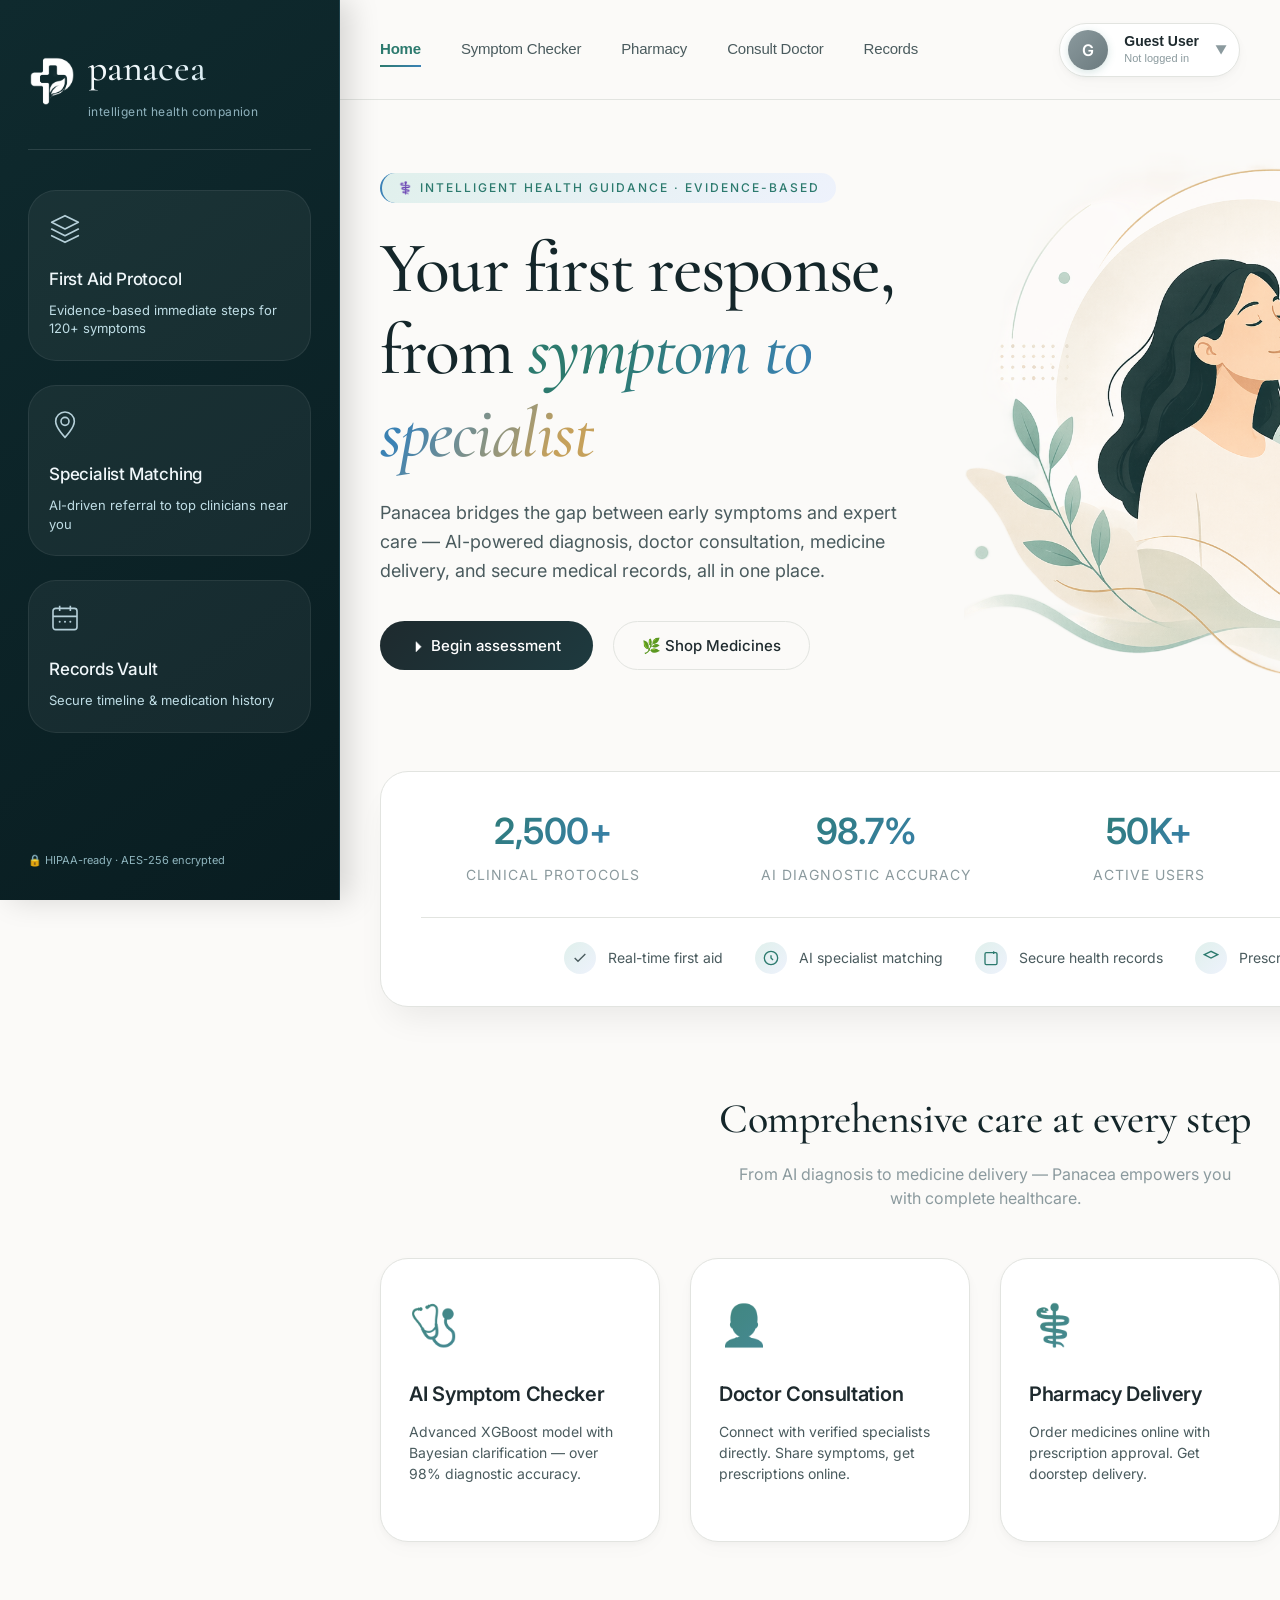
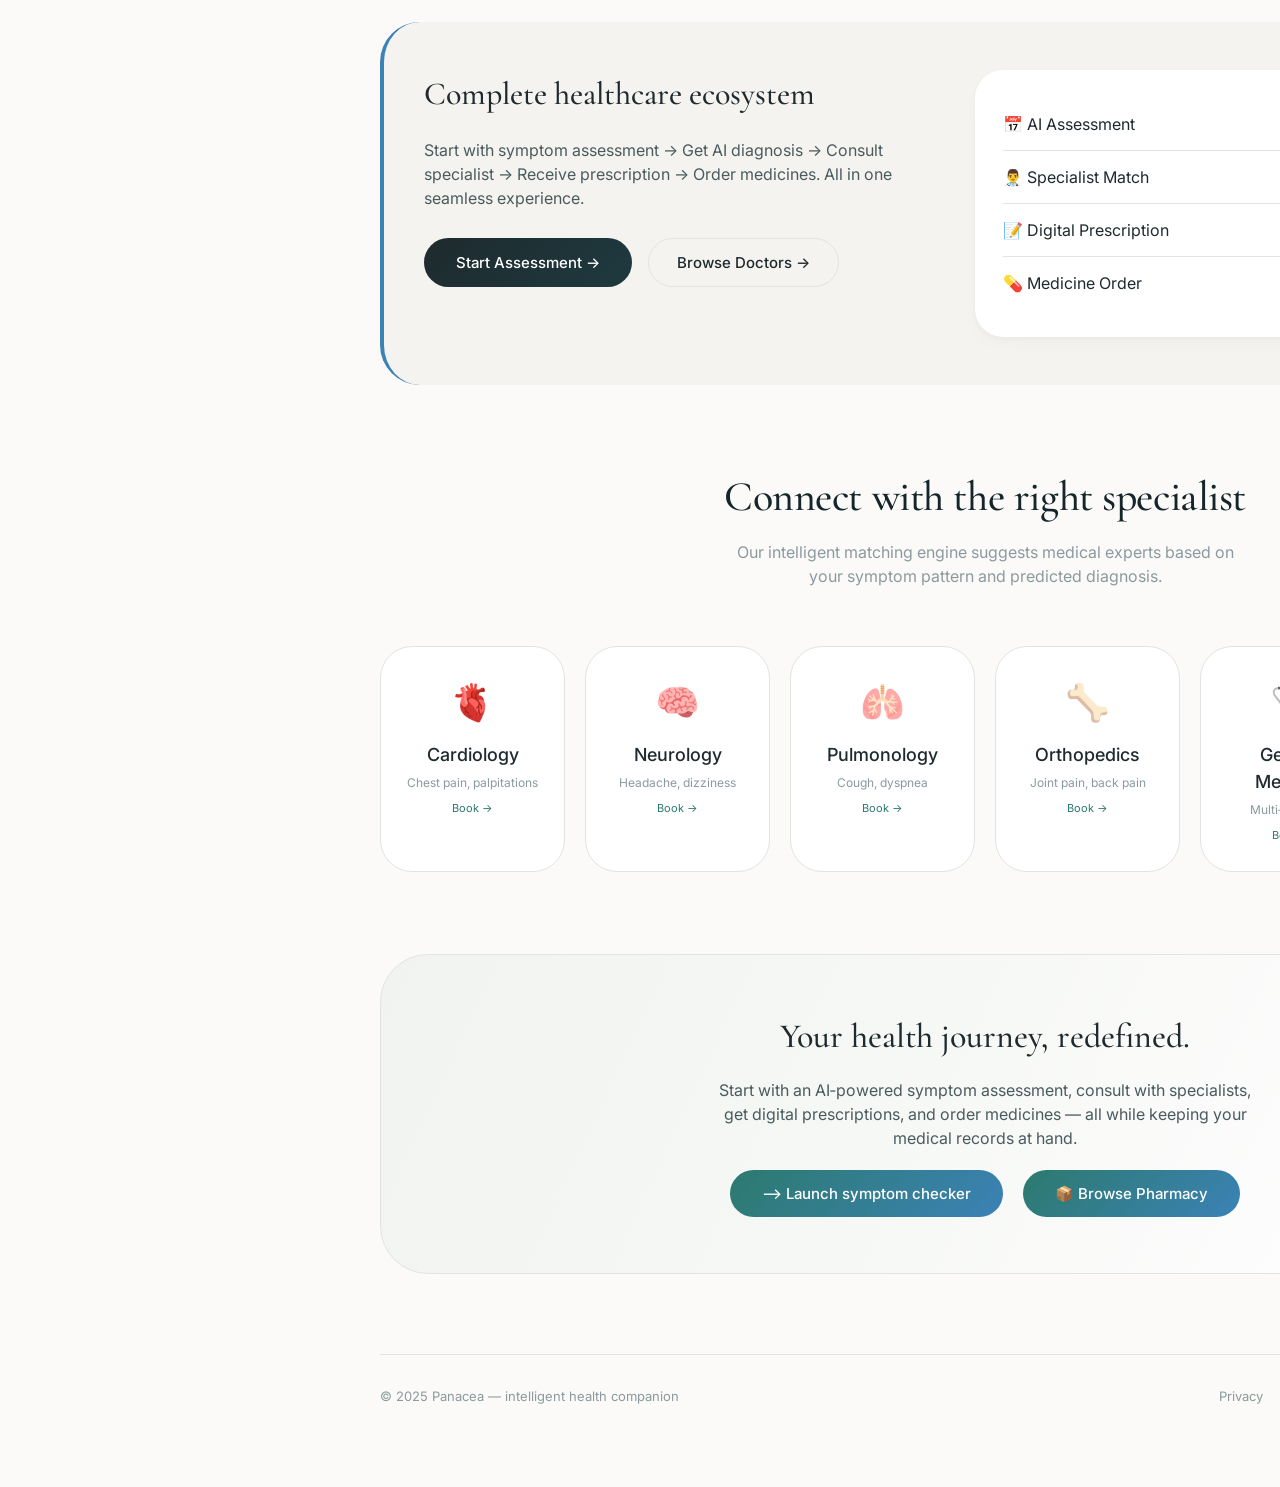
==== commit ce89fae1: "Finalised Panecea" ====
--- a/frontend/index.html
+++ b/frontend/index.html
@@ -6,31 +6,8 @@
 <title>Panacea — Health Companion | Intelligent Care</title>
 <link rel="preconnect" href="https://fonts.googleapis.com">
 <link href="https://fonts.googleapis.com/css2?family=Inter:opsz,wght@14..32,300;14..32,400;14..32,500;14..32,600;14..32,700&family=Cormorant+Garamond:ital,wght@0,400;0,500;1,400&display=swap" rel="stylesheet">
+<link rel="stylesheet" href="style.css">
 <style>
-  * {
-    margin: 0;
-    padding: 0;
-    box-sizing: border-box;
-  }
-
-  :root {
-    --bg-light: #fbfaf8;
-    --bg-card: #ffffff;
-    --bg-soft: #f5f3f0;
-    --text-primary: #1e2a2e;
-    --text-secondary: #4a5b5e;
-    --text-tertiary: #8b9a9e;
-    --accent-teal: #2c7a6e;
-    --accent-teal-light: #e0f0ec;
-    --accent-blue: #3b82b6;
-    --accent-blue-soft: #eef2fc;
-    --border-light: #e2e4e0;
-    --shadow-sm: 0 8px 20px rgba(0, 0, 0, 0.02), 0 2px 6px rgba(0, 0, 0, 0.03);
-    --shadow-md: 0 20px 35px -12px rgba(0, 0, 0, 0.08);
-    --gold: #c6a15b;
-    --radius-card: 28px;
-  }
-
   body {
     background: var(--bg-light);
     color: var(--text-primary);
@@ -39,418 +16,20 @@
     overflow-x: hidden;
   }
 
+  /* ── Layout shell ── */
   .app-wrapper {
     display: flex;
     min-height: 100vh;
   }
 
-  /* ── SIDEBAR ── */
-  .side-strip {
-    width: 340px;
-    background: linear-gradient(145deg, #0f2a2e 0%, #091d21 100%);
-    position: fixed;
-    top: 0;
-    left: 0;
-    bottom: 0;
-    z-index: 10;
-    display: flex;
-    flex-direction: column;
-    padding: 40px 28px 32px 28px;
-    box-shadow: 10px 0 28px rgba(0, 0, 0, 0.15);
-    border-right: 1px solid rgba(68, 130, 158, 0.25);
-  }
-
-  .strip-logo {
-    margin-bottom: 48px;
-    border-bottom: 1px solid rgba(255, 255, 255, 0.12);
-    padding-bottom: 28px;
-    display: flex;
-    align-items: center;
-    gap: 12px;
-    flex-wrap: wrap;
-  }
-
-  .logo-image {
-    width: 48px;
-    height: 48px;
-    object-fit: contain;
-    filter: brightness(0) invert(1);
-  }
-
-  .strip-logo .logo {
-    font-family: 'Cormorant Garamond', serif;
-    font-size: 34px;
-    font-weight: 500;
-    letter-spacing: -0.2px;
-    background: linear-gradient(135deg, #ffffff 0%, #c7e2ec 100%);
-    background-clip: text;
-    -webkit-background-clip: text;
-    color: transparent;
-  }
-
-  .strip-logo .logo-sub {
-    font-size: 12px;
-    color: #8fb2bd;
-    margin-top: 6px;
-    letter-spacing: 0.4px;
-    width: 100%;
-  }
-
-  .strip-cards {
-    display: flex;
-    flex-direction: column;
-    gap: 24px;
-    flex: 1;
-  }
-
-  .strip-card {
-    background: rgba(255, 255, 255, 0.05);
-    border-radius: 28px;
-    padding: 22px 20px;
-    transition: all 0.25s ease;
-    border: 1px solid rgba(255, 255, 255, 0.07);
-  }
-
-  .strip-card:hover {
-    background: rgba(44, 122, 110, 0.2);
-    transform: translateY(-2px);
-    border-color: rgba(59, 130, 182, 0.5);
-  }
-
-  .strip-card .card-icon-svg {
-    margin-bottom: 16px;
-    opacity: 0.9;
-  }
-
-  .strip-card h4 {
-    font-size: 17px;
-    font-weight: 500;
-    color: #f0f7fa;
-    letter-spacing: -0.2px;
-    margin-bottom: 8px;
-  }
-
-  .strip-card p {
-    font-size: 13px;
-    color: #bfdde5;
-    line-height: 1.45;
-  }
-
-  /* ── MAIN ── */
-  .main-content {
-    flex: 1;
-    margin-left: 340px;
-    background: var(--bg-light);
-    z-index: 2;
-    position: relative;
-  }
-
+  /* ── Main: pushed right by sidebar, down by topbar ── */
+  /* (Both values come from .main-content in style.css) */
   .container {
     position: relative;
     z-index: 2;
     max-width: 1320px;
     margin: 0 auto;
     padding: 32px 40px 60px 40px;
-  }
-
-  /* ── NAV ── */
-  .top-nav {
-    display: flex;
-    justify-content: space-between;
-    align-items: center;
-    padding: 12px 0 20px;
-    border-bottom: 1px solid var(--border-light);
-    margin-bottom: 32px;
-    flex-wrap: wrap;
-    gap: 20px;
-  }
-
-  .nav-links {
-    display: flex;
-    gap: 40px;
-    font-weight: 450;
-    font-size: 15px;
-    align-items: center;
-    flex-wrap: wrap;
-  }
-
-  .nav-links a {
-    text-decoration: none;
-    color: var(--text-secondary);
-    transition: color 0.2s ease;
-    letter-spacing: -0.2px;
-    position: relative;
-    cursor: pointer;
-  }
-
-  .nav-links a:hover { color: var(--accent-teal); }
-
-  .nav-links a::after {
-    content: '';
-    position: absolute;
-    bottom: -6px;
-    left: 0;
-    width: 0;
-    height: 2px;
-    background: linear-gradient(90deg, var(--accent-teal), var(--accent-blue));
-    transition: width 0.2s ease;
-  }
-  /* Active nav link styling */
-.nav-links a.active {
-  color: var(--accent-teal);
-  font-weight: 600;
-}
-
-.nav-links a.active::after {
-  width: 100%;
-  background: linear-gradient(90deg, var(--accent-teal), var(--accent-blue));
-}
-
-  .nav-links a:hover::after { width: 100%; }
-
-  /* ── PROFILE PILL ── */
-  .profile-section {
-    display: flex;
-    align-items: center;
-    gap: 16px;
-    background: var(--bg-card);
-    padding: 6px 12px 6px 8px;
-    border-radius: 60px;
-    box-shadow: var(--shadow-sm);
-    border: 1px solid var(--border-light);
-    cursor: pointer;
-    transition: all 0.2s ease;
-    position: relative;
-  }
-
-  .profile-section:hover {
-    border-color: var(--accent-teal);
-    background: #ffffff;
-    box-shadow: 0 4px 12px rgba(0,0,0,0.04);
-  }
-
-  .profile-avatar {
-    width: 40px;
-    height: 40px;
-    background: linear-gradient(135deg, var(--accent-teal), var(--accent-blue));
-    border-radius: 50%;
-    display: flex;
-    align-items: center;
-    justify-content: center;
-    color: white;
-    font-weight: 600;
-    font-size: 16px;
-    box-shadow: 0 2px 8px rgba(44,122,110,0.2);
-  }
-
-  .profile-info { text-align: left; }
-
-  .profile-name {
-    font-size: 14px;
-    font-weight: 600;
-    color: var(--text-primary);
-    line-height: 1.2;
-  }
-
-  .profile-role { font-size: 11px; color: var(--text-tertiary); }
-
-  .dropdown-icon { font-size: 12px; color: var(--text-tertiary); transition: transform 0.2s; }
-
-  .profile-section.active .dropdown-icon { transform: rotate(180deg); }
-
-  .profile-dropdown {
-    position: absolute;
-    top: calc(100% + 8px);
-    right: 0;
-    background: white;
-    border-radius: 20px;
-    box-shadow: 0 20px 35px -10px rgba(0,0,0,0.1);
-    width: 200px;
-    padding: 8px 0;
-    opacity: 0;
-    visibility: hidden;
-    transform: translateY(-6px);
-    transition: all 0.2s ease;
-    z-index: 20;
-    border: 1px solid var(--border-light);
-  }
-
-  .profile-section.active .profile-dropdown {
-    opacity: 1;
-    visibility: visible;
-    transform: translateY(0);
-  }
-
-  .profile-dropdown a {
-    display: block;
-    padding: 10px 20px;
-    font-size: 13px;
-    color: var(--text-secondary);
-    text-decoration: none;
-    transition: background 0.15s;
-    cursor: pointer;
-  }
-
-  .profile-dropdown a:hover {
-    background: var(--bg-soft);
-    color: var(--accent-teal);
-  }
-
-  .profile-dropdown .dropdown-divider {
-    height: 1px;
-    background: var(--border-light);
-    margin: 6px 0;
-  }
-
-  /* ── MODALS ── */
-  .modal-overlay {
-    display: none;
-    position: fixed;
-    top: 0; left: 0;
-    width: 100%; height: 100%;
-    background: rgba(0, 0, 0, 0.5);
-    z-index: 1000;
-    justify-content: center;
-    align-items: center;
-  }
-
-  .modal-overlay.active { display: flex; }
-
-  .modal-container {
-    background: white;
-    border-radius: 32px;
-    max-width: 500px;
-    width: 90%;
-    padding: 32px;
-    box-shadow: 0 25px 50px -12px rgba(0, 0, 0, 0.25);
-    animation: modalSlideIn 0.3s ease;
-  }
-
-  @keyframes modalSlideIn {
-    from { opacity: 0; transform: translateY(-20px); }
-    to   { opacity: 1; transform: translateY(0); }
-  }
-
-  .modal-header {
-    display: flex;
-    justify-content: space-between;
-    align-items: center;
-    margin-bottom: 24px;
-  }
-
-  .modal-header h2 {
-    font-family: 'Cormorant Garamond', serif;
-    font-size: 28px;
-    font-weight: 500;
-  }
-
-  .modal-close {
-    background: none;
-    border: none;
-    font-size: 28px;
-    cursor: pointer;
-    color: var(--text-tertiary);
-    transition: color 0.2s;
-  }
-
-  .modal-close:hover { color: var(--text-primary); }
-
-  .form-group { margin-bottom: 20px; }
-
-  .form-group label {
-    display: block;
-    margin-bottom: 8px;
-    font-weight: 500;
-    font-size: 14px;
-  }
-
-  .form-group input,
-  .form-group select {
-    width: 100%;
-    padding: 12px;
-    border: 1px solid var(--border-light);
-    border-radius: 16px;
-    font-size: 14px;
-    transition: border-color 0.2s;
-  }
-
-  .form-group input:focus,
-  .form-group select:focus {
-    outline: none;
-    border-color: var(--accent-teal);
-  }
-
-  .btn-submit {
-    width: 100%;
-    padding: 14px;
-    background: linear-gradient(135deg, #1e2a2e, #1e3a3f);
-    color: white;
-    border: none;
-    border-radius: 40px;
-    font-weight: 500;
-    cursor: pointer;
-    transition: all 0.2s;
-  }
-
-  .btn-submit:hover {
-    background: linear-gradient(135deg, #2c7a6e, #3b82b6);
-    transform: translateY(-1px);
-  }
-
-  .btn-secondary {
-    width: 100%;
-    padding: 12px;
-    background: #f5f3f0;
-    border: none;
-    border-radius: 40px;
-    cursor: pointer;
-    font-weight: 500;
-    margin-top: 12px;
-  }
-
-  .form-note {
-    text-align: center;
-    margin-top: 16px;
-    font-size: 12px;
-    color: var(--text-tertiary);
-  }
-
-  .modal-tab-switch {
-    text-align: center;
-    margin-top: 16px;
-    font-size: 13px;
-    color: var(--text-tertiary);
-  }
-
-  .modal-tab-switch a {
-    color: var(--accent-teal);
-    cursor: pointer;
-    font-weight: 500;
-    text-decoration: none;
-  }
-
-  .modal-tab-switch a:hover { text-decoration: underline; }
-
-  .required { color: #e74c3c; }
-
-  /* ── TOAST ── */
-  .toast-notification {
-    position: fixed;
-    bottom: 24px;
-    right: 24px;
-    background: #1e2a2e;
-    color: white;
-    padding: 12px 24px;
-    border-radius: 12px;
-    font-size: 14px;
-    z-index: 1001;
-    animation: slideInRight 0.3s ease;
-    box-shadow: 0 4px 12px rgba(0,0,0,0.15);
-  }
-
-  @keyframes slideInRight {
-    from { transform: translateX(100%); opacity: 0; }
-    to   { transform: translateX(0);   opacity: 1; }
   }
 
   /* ── HERO ── */
@@ -507,48 +86,6 @@
 
   .cta-group { display: flex; gap: 20px; flex-wrap: wrap; }
 
-  .btn-primary {
-    background: linear-gradient(135deg, var(--text-primary) 0%, #1e3a3f 100%);
-    color: white;
-    padding: 14px 32px;
-    border-radius: 40px;
-    text-decoration: none;
-    font-weight: 500;
-    font-size: 15px;
-    transition: all 0.25s ease;
-    display: inline-flex;
-    align-items: center;
-    gap: 8px;
-    border: none;
-    cursor: pointer;
-    box-shadow: 0 2px 8px rgba(0,0,0,0.02);
-  }
-
-  .btn-primary:hover {
-    background: linear-gradient(135deg, #2c7a6e 0%, #3b82b6 100%);
-    transform: translateY(-2px);
-    box-shadow: 0 12px 24px -10px rgba(44,122,110,0.28);
-  }
-
-  .btn-outline {
-    background: transparent;
-    border: 1px solid var(--border-light);
-    padding: 14px 28px;
-    border-radius: 40px;
-    text-decoration: none;
-    font-weight: 500;
-    font-size: 15px;
-    color: var(--text-primary);
-    transition: all 0.2s ease;
-    cursor: pointer;
-  }
-
-  .btn-outline:hover {
-    border-color: var(--accent-teal);
-    background: rgba(44,122,110,0.03);
-    transform: translateY(-1px);
-  }
-
   .hero-illustration {
     flex: 1.4;
     display: flex;
@@ -761,12 +298,14 @@
   .record-item:last-child { border: none; }
   .record-item span:last-child { color: var(--accent-teal); font-weight: 500; }
 
-  /* ── SPECIALIST SHOWCASE — horizontal scroll row ── */
+  /* ── SPECIALIST SHOWCASE ── */
   .specialist-showcase {
+    padding-top: 10px;
     display: flex;
     flex-wrap: nowrap;
     gap: 20px;
     overflow-x: auto;
+    overflow-y: visible;
     padding-bottom: 12px;
     margin-bottom: 70px;
     scrollbar-width: thin;
@@ -828,93 +367,79 @@
     background: linear-gradient(135deg, #1f5a51, #2c6e9e);
   }
 
-  /* ── FOOTER ── */
-  footer {
-    border-top: 1px solid rgba(0,0,0,0.06);
-    padding: 48px 0 40px;
-    display: flex;
-    flex-wrap: wrap;
-    justify-content: space-between;
-    color: var(--text-tertiary);
-    font-size: 13px;
-  }
-
-  .footer-links { display: flex; gap: 32px; }
-
-  .footer-links a {
-    text-decoration: none;
-    color: var(--text-tertiary);
-    transition: color 0.2s;
-    cursor: pointer;
-  }
-
-  .footer-links a:hover { color: var(--accent-teal); }
-
   /* ── RESPONSIVE ── */
-  @media (max-width: 1000px) {
-    .side-strip { width: 280px; }
-    .main-content { margin-left: 280px; }
-    .container { padding: 24px 28px 48px; }
-  }
-
   @media (max-width: 760px) {
-    .app-wrapper { flex-direction: column; }
-    .side-strip {
-      position: relative;
-      width: 100%;
-      flex-direction: row;
-      flex-wrap: wrap;
-      padding: 20px;
-      gap: 20px;
-    }
-    .strip-cards { flex-direction: row; overflow-x: auto; }
-    .main-content { margin-left: 0; }
-    .top-nav { flex-direction: column; align-items: stretch; }
-    .profile-section { align-self: flex-start; }
-    .footer-links { flex-wrap: wrap; gap: 16px; margin-top: 12px; }
-    footer { flex-direction: column; gap: 16px; }
+    .container { padding: 20px 20px 48px; }
+    .hero { flex-direction: column; }
+    .hero-illustration { display: none; }
     .quick-stat { flex-direction: column; align-items: center; gap: 24px; }
     .feature-badge-section { flex-direction: column; align-items: center; }
     .spec-card { flex: 0 0 140px; min-width: 140px; }
   }
-
-  /* ── ANIMATIONS ── */
-  .fade-up {
-    opacity: 0;
-    transform: translateY(20px);
-    animation: fadeUp 0.9s cubic-bezier(0.2, 0.8, 0.3, 1) forwards;
-  }
-
-  @keyframes fadeUp {
-    to { opacity: 1; transform: translateY(0); }
-  }
-
-  .delay-100 { animation-delay: 0.1s; }
-  .delay-130 { animation-delay: 0.13s; }
-  .delay-150 { animation-delay: 0.15s; }
-  .delay-160 { animation-delay: 0.16s; }
-  .delay-190 { animation-delay: 0.19s; }
-  .delay-200 { animation-delay: 0.2s; }
-  .delay-220 { animation-delay: 0.22s; }
-  .delay-250 { animation-delay: 0.25s; }
 </style>
 </head>
 <body>
+
+<!-- ══════════════════════════════════════════════
+     SHARED TOP NAV  — fixed, full viewport width
+     Logo-zone (left) will be covered by the dark
+     sidebar on this page. Nav links always stay
+     at the same horizontal position.
+     ══════════════════════════════════════════════ -->
+<nav class="top-nav">
+
+  <!-- Logo zone: exact same width as sidebar so sidebar covers it perfectly -->
+  <div class="nav-logo-zone">
+    <img src="assets/logo.png" alt="Panacea"
+         class="nav-logo-image"
+         onerror="this.style.display='none';">
+    <div class="nav-logo-text-wrap">
+      <span class="nav-logo-text">panacea</span>
+      <span class="nav-logo-sub">intelligent health companion</span>
+    </div>
+  </div>
+
+  <!-- Nav area: links + profile pill — always in the same spot -->
+  <div class="nav-area">
+    <div class="nav-links">
+      <a href="index.html" class="active">Home</a>
+      <a href="#" onclick="requireAuthNav('assessment.html'); return false;">Symptom Checker</a>
+      <a href="#" onclick="requireAuthNav('pharmacy.html'); return false;">Pharmacy</a>
+      <a href="#" onclick="requireAuthNav('consultation.html'); return false;">Consult Doctor</a>
+      <a href="#" onclick="requireAuthNav('patient-dashboard.html'); return false;">Records</a>
+    </div>
+
+    <!-- Profile pill -->
+    <div class="profile-section" id="profileToggle">
+      <div class="profile-avatar" id="profileAvatar">G</div>
+      <div class="profile-info">
+        <div class="profile-name" id="profileName">Guest User</div>
+        <div class="profile-role" id="profileRole">Not logged in</div>
+      </div>
+      <div class="dropdown-icon">▼</div>
+      <div class="profile-dropdown" id="profileDropdownMenu">
+        <a href="#" id="loginMenuItem"   class="dd-guest">🔑 Login</a>
+        <a href="#" id="signupMenuItem"  class="dd-guest">✨ Sign Up</a>
+        <a href="#" id="profileMenuItem" class="dd-user"  style="display:none;">👤 View Profile</a>
+        <div class="dropdown-divider dd-user" style="display:none;"></div>
+        <a href="#" id="signOutMenuItem" class="dd-user"  style="display:none;">🚪 Sign Out</a>
+      </div>
+    </div>
+  </div>
+
+</nav>
+<!-- ══ END TOP NAV ══ -->
+
 <div class="app-wrapper">
 
-  <!-- ══ SIDEBAR ══ -->
+  <!-- ══ SIDEBAR — z-index 120, covers the topbar logo-zone ══ -->
   <aside class="side-strip">
-    <div class="strip-logo">
-      <img src="assets/logo.png" alt="Panacea Logo" class="logo-image" onerror="this.style.display='none';">
-      <div>
-        <div class="logo">panacea</div>
-        <div class="logo-sub">intelligent health companion</div>
-      </div>
-    </div>
+    <!-- Logo injected by script.js injectSidebarLogo() -->
+    <div class="strip-logo"></div>
     <div class="strip-cards">
       <div class="strip-card">
         <div class="card-icon-svg">
-          <svg width="32" height="32" viewBox="0 0 24 24" fill="none" xmlns="http://www.w3.org/2000/svg">
+          <svg width="32" height="32" viewBox="0 0 24 24" fill="none">
             <path d="M12 2L2 7L12 12L22 7L12 2Z" stroke="#C7E2EC" stroke-width="1.2" stroke-linecap="round" stroke-linejoin="round"/>
             <path d="M2 17L12 22L22 17" stroke="#C7E2EC" stroke-width="1.2" stroke-linecap="round" stroke-linejoin="round"/>
             <path d="M2 12L12 17L22 12" stroke="#C7E2EC" stroke-width="1.2" stroke-linecap="round" stroke-linejoin="round"/>
@@ -925,7 +450,7 @@
       </div>
       <div class="strip-card">
         <div class="card-icon-svg">
-          <svg width="32" height="32" viewBox="0 0 24 24" fill="none" xmlns="http://www.w3.org/2000/svg">
+          <svg width="32" height="32" viewBox="0 0 24 24" fill="none">
             <circle cx="12" cy="10" r="3" stroke="#C7E2EC" stroke-width="1.2"/>
             <path d="M19 10C19 15 12 22 12 22C12 22 5 15 5 10C5 6.13401 8.13401 3 12 3C15.866 3 19 6.13401 19 10Z" stroke="#C7E2EC" stroke-width="1.2"/>
           </svg>
@@ -935,7 +460,7 @@
       </div>
       <div class="strip-card">
         <div class="card-icon-svg">
-          <svg width="32" height="32" viewBox="0 0 24 24" fill="none" xmlns="http://www.w3.org/2000/svg">
+          <svg width="32" height="32" viewBox="0 0 24 24" fill="none">
             <rect x="3" y="4" width="18" height="16" rx="2" stroke="#C7E2EC" stroke-width="1.2"/>
             <path d="M8 2V6M16 2V6M3 10H21" stroke="#C7E2EC" stroke-width="1.2"/>
             <path d="M12 14H12.01" stroke="#C7E2EC" stroke-width="1.5" stroke-linecap="round"/>
@@ -952,35 +477,9 @@
     </div>
   </aside>
 
-  <!-- ══ MAIN CONTENT ══ -->
+  <!-- ══ MAIN CONTENT — offset right by sidebar, down by topbar ══ -->
   <main class="main-content">
     <div class="container">
-
-      <!-- NAV -->
-      <div class="top-nav fade-up">
-        <div class="nav-links">
-          <a href="#" onclick="return false;" class="active">Home</a>
-          <a href="#" onclick="requireAuthNav('assessment.html'); return false;">Symptom Checker</a>
-          <a href="#" onclick="requireAuthNav('pharmacy.html'); return false;">Pharmacy</a>
-          <a href="#" onclick="requireAuthNav('consultation.html'); return false;">Consult Doctor</a>
-          <a href="#" onclick="requireAuthNav('patient-dashboard.html'); return false;">Records</a>
-        </div>
-        <div class="profile-section" id="profileToggle">
-          <div class="profile-avatar" id="profileAvatar">G</div>
-          <div class="profile-info">
-            <div class="profile-name" id="profileName">Guest User</div>
-            <div class="profile-role" id="profileRole">Not logged in</div>
-          </div>
-          <div class="dropdown-icon">▼</div>
-          <div class="profile-dropdown" id="profileDropdownMenu">
-            <a href="#" id="loginMenuItem"   class="dd-guest">🔑 Login</a>
-            <a href="#" id="signupMenuItem"  class="dd-guest">✨ Sign Up</a>
-            <a href="#" id="profileMenuItem" class="dd-user"  style="display:none;">👤 View Profile</a>
-            <div class="dropdown-divider dd-user" style="display:none;"></div>
-            <a href="#" id="signOutMenuItem" class="dd-user"  style="display:none;">🚪 Sign Out</a>
-          </div>
-        </div>
-      </div>
 
       <!-- HERO -->
       <div class="hero">
@@ -994,7 +493,7 @@
           </div>
         </div>
         <div class="hero-illustration fade-up delay-200">
-          <img src="assets/illustration1.png" alt="Girl with healing aura - compassionate care" class="healing-img"
+          <img src="assets/illustration1.png" alt="Compassionate care illustration" class="healing-img"
                onerror="this.onerror=null; this.src='https://placehold.co/600x600/e0f0ec/2c7a6e?text=Healing+Aura+Illustration';">
         </div>
       </div>
@@ -1073,7 +572,7 @@
         </div>
       </div>
 
-      <!-- SPECIALISTS — single horizontal scroll row -->
+      <!-- SPECIALISTS -->
       <div class="section-title fade-up">
         <h2>Connect with the right specialist</h2>
         <p>Our intelligent matching engine suggests medical experts based on your symptom pattern and predicted diagnosis.</p>
@@ -1143,6 +642,7 @@
 
     </div><!-- /container -->
   </main>
+
 </div><!-- /app-wrapper -->
 
 <!-- ══ LOGIN MODAL ══ -->
@@ -1152,7 +652,19 @@
       <h2>Welcome back</h2>
       <button class="modal-close" onclick="closeLoginModal()">&times;</button>
     </div>
-    <form id="loginForm">
+    <!-- Tab switcher -->
+    <div style="display:flex;gap:0;margin-bottom:20px;border-radius:12px;overflow:hidden;border:1px solid var(--border-light);">
+      <button id="loginTabPatient" onclick="switchLoginTab('patient')"
+        style="flex:1;padding:10px;border:none;cursor:pointer;font-size:13px;font-weight:600;background:var(--accent-teal);color:#fff;transition:all .2s;">
+        👤 Patient
+      </button>
+      <button id="loginTabDoctor" onclick="switchLoginTab('doctor')"
+        style="flex:1;padding:10px;border:none;cursor:pointer;font-size:13px;font-weight:600;background:var(--bg-card);color:var(--text-secondary);transition:all .2s;">
+        🩺 Doctor
+      </button>
+    </div>
+    <!-- Patient login -->
+    <form id="loginForm" autocomplete="on">
       <div class="form-group">
         <label>Email <span class="required">*</span></label>
         <input type="email" id="loginEmail" required placeholder="your@email.com">
@@ -1178,6 +690,20 @@
       <p class="modal-tab-switch">Don't have an account? <a onclick="switchToSignup()">Sign Up</a></p>
       <p class="form-note">By continuing, you agree to our Terms of Service and Privacy Policy.</p>
     </form>
+    <!-- Doctor login -->
+    <form id="doctorLoginForm" style="display:none;" autocomplete="on">
+      <div class="form-group">
+        <label>Doctor Email <span class="required">*</span></label>
+        <input type="email" id="doctorLoginEmail" required placeholder="doctor@hospital.com">
+      </div>
+      <div class="form-group">
+        <label>License Number <span class="required">*</span></label>
+        <input type="password" id="doctorLoginLicense" required placeholder="Your medical license number">
+      </div>
+      <button type="submit" class="btn-submit">Doctor Login →</button>
+      <p class="modal-tab-switch">New doctor? <a onclick="switchToDoctorRegister()" style="cursor:pointer;">Register here</a></p>
+      <p class="form-note">Access is restricted to verified healthcare professionals.</p>
+    </form>
   </div>
 </div>
 
@@ -1217,6 +743,62 @@
   </div>
 </div>
 
+<!-- ══ DOCTOR REGISTER MODAL ══ -->
+<div id="doctorRegisterModal" class="modal-overlay">
+  <div class="modal-container" style="max-width:520px;">
+    <div class="modal-header">
+      <h2>🩺 Doctor Registration</h2>
+      <button class="modal-close" onclick="closeDoctorRegisterModal()">&times;</button>
+    </div>
+    <p style="color:var(--text-secondary);font-size:13px;margin-bottom:16px;">
+      Register as a verified healthcare professional. Your license number will be used to log in.
+    </p>
+    <form id="doctorRegisterForm" autocomplete="on">
+      <div style="display:grid;grid-template-columns:1fr 1fr;gap:12px;">
+        <div class="form-group" style="grid-column:1/-1;">
+          <label>Full Name <span class="required">*</span></label>
+          <input type="text" id="drName" required placeholder="Dr. Full Name">
+        </div>
+        <div class="form-group" style="grid-column:1/-1;">
+          <label>Email <span class="required">*</span></label>
+          <input type="email" id="drEmail" required placeholder="doctor@hospital.com">
+        </div>
+        <div class="form-group" style="grid-column:1/-1;">
+          <label>License Number <span class="required">*</span></label>
+          <input type="text" id="drLicense" required placeholder="Medical license number (used to log in)">
+        </div>
+        <div class="form-group">
+          <label>Specialization</label>
+          <input type="text" id="drSpec" placeholder="e.g. Cardiology">
+        </div>
+        <div class="form-group">
+          <label>Qualification</label>
+          <input type="text" id="drQual" placeholder="e.g. MBBS, MD">
+        </div>
+        <div class="form-group">
+          <label>Experience (years)</label>
+          <input type="number" id="drExp" min="0" placeholder="e.g. 10">
+        </div>
+        <div class="form-group">
+          <label>Consultation Fee (₹)</label>
+          <input type="number" id="drFee" min="0" placeholder="e.g. 500">
+        </div>
+        <div class="form-group" style="grid-column:1/-1;">
+          <label>Phone</label>
+          <input type="tel" id="drPhone" placeholder="Contact number">
+        </div>
+        <div class="form-group" style="grid-column:1/-1;">
+          <label>Bio / About</label>
+          <textarea id="drBio" rows="3" placeholder="Brief professional bio…"
+            style="width:100%;padding:10px 14px;border:1px solid var(--border-light);border-radius:12px;resize:vertical;font-family:inherit;font-size:14px;"></textarea>
+        </div>
+      </div>
+      <button type="submit" class="btn-submit" style="margin-top:4px;">Register as Doctor →</button>
+      <p class="modal-tab-switch">Already registered? <a onclick="switchToDoctorLogin()" style="cursor:pointer;">Login here</a></p>
+    </form>
+  </div>
+</div>
+
 <!-- ══ HEALTH METRICS MODAL ══ -->
 <div id="healthMetricsModal" class="modal-overlay">
   <div class="modal-container">
@@ -1259,421 +841,62 @@
   </div>
 </div>
 
+<script src="script.js"></script>
 <script>
-  // ─────────────────────────────────────────────
-  // CONFIG
-  // ─────────────────────────────────────────────
-  const API_BASE = 'http://localhost:8000';
-
-  // ─────────────────────────────────────────────
-  // FIX: Clear invalid cached user IDs FIRST (runs immediately)
-  // ─────────────────────────────────────────────
-  (function validateAndFixCache() {
-    const userId = localStorage.getItem('panacea_user_id');
-    const sessionToken = localStorage.getItem('panacea_session_token');
-    
-    // If user ID starts with 'user_' or is not a number, it's from old cache - clear it
-    if (userId && (userId.startsWith('user_') || isNaN(parseInt(userId)))) {
-      console.log('⚠️ Detected invalid cached user ID:', userId, 'clearing cache...');
-      localStorage.removeItem('panacea_session_token');
-      localStorage.removeItem('panacea_user_id');
-      localStorage.removeItem('panacea_user_name');
-      localStorage.removeItem('panacea_user_email');
-      localStorage.removeItem('panacea_user_gender');
-      localStorage.removeItem('panacea_user_age');
+  // ── Form submissions (index.html — modals are hard-coded here,
+  //    script.js's _bindModalForms() is the canonical handler injector
+  //    and will skip already-bound forms via dataset.bound guard) ──
+
+  // ── Doctor login form (wired here since index.html has the modal hard-coded) ──
+  document.getElementById('doctorLoginForm').addEventListener('submit', async (e) => {
+    e.preventDefault();
+    const btn     = e.target.querySelector('button[type="submit"]');
+    const email   = document.getElementById('doctorLoginEmail').value.trim();
+    const license = document.getElementById('doctorLoginLicense').value.trim();
+    setButtonLoading(btn, true);
+    try {
+      await doDoctorLogin(email, license);
+      closeLoginModal();
+      e.target.reset();
+    } catch (err) {
+      showToast('Doctor login failed: ' + err.message);
+    } finally {
+      setButtonLoading(btn, false, 'Doctor Login →');
     }
-    
-    // Also check if session token exists but no user ID - invalid state
-    if (sessionToken && !userId) {
-      console.log('⚠️ Invalid cache state, clearing...');
-      localStorage.removeItem('panacea_session_token');
+  });
+
+  // ── Doctor register form ──
+  document.getElementById('doctorRegisterForm').addEventListener('submit', async (e) => {
+    e.preventDefault();
+    const btn = e.target.querySelector('button[type="submit"]');
+    const payload = {
+      name:              document.getElementById('drName').value.trim(),
+      email:             document.getElementById('drEmail').value.trim(),
+      license_number:    document.getElementById('drLicense').value.trim(),
+      specialization:    document.getElementById('drSpec').value.trim()  || null,
+      qualification:     document.getElementById('drQual').value.trim()  || null,
+      experience_years:  document.getElementById('drExp').value          ? parseInt(document.getElementById('drExp').value)    : null,
+      consultation_fee:  document.getElementById('drFee').value          ? parseFloat(document.getElementById('drFee').value)  : null,
+      phone:             document.getElementById('drPhone').value.trim() || null,
+      bio:               document.getElementById('drBio').value.trim()   || null,
+    };
+    setButtonLoading(btn, true);
+    try {
+      const data = await apiPost('/api/auth/doctor-register', payload);
+      persistSession(data.session_token, data.user_id, { name: data.name, email: payload.email, user_type: 'doctor' });
+      updateNavPill({ name: data.name, role: 'Doctor' });
+      closeDoctorRegisterModal();
+      e.target.reset();
+      showToast(`Welcome, Dr. ${data.name}! Your account has been created. 🩺`);
+      setTimeout(() => { window.location.href = 'doctor-dashboard.html'; }, 900);
+    } catch (err) {
+      showToast('Registration failed: ' + err.message);
+    } finally {
+      setButtonLoading(btn, false, 'Register as Doctor →');
     }
-  })();
-
-  // ─────────────────────────────────────────────
-  // SESSION STATE
-  // ─────────────────────────────────────────────
-  let currentSessionToken = localStorage.getItem('panacea_session_token') || null;
-  let currentUserId       = localStorage.getItem('panacea_user_id')        || null;
-  let currentUser         = null;
-  let pendingCallback     = null;
-
-  // ─────────────────────────────────────────────
-  // UTILITIES
-  // ─────────────────────────────────────────────
-  function showToast(message, duration = 3500) {
-    const toast = document.createElement('div');
-    toast.className = 'toast-notification';
-    toast.textContent = message;
-    document.body.appendChild(toast);
-    setTimeout(() => toast.remove(), duration);
-  }
-
-  function setButtonLoading(btn, loading, originalText) {
-    if (loading) {
-      btn.disabled = true;
-      btn.dataset.original = btn.textContent;
-      btn.textContent = 'Please wait…';
-    } else {
-      btn.disabled = false;
-      btn.textContent = originalText || btn.dataset.original || btn.textContent;
-    }
-  }
-
-  // ─────────────────────────────────────────────
-  // API HELPERS
-  // ─────────────────────────────────────────────
-  async function apiPost(path, body) {
-    const res = await fetch(API_BASE + path, {
-      method: 'POST',
-      headers: { 'Content-Type': 'application/json' },
-      body: JSON.stringify(body)
-    });
-    const data = await res.json();
-    if (!res.ok) throw new Error(data.detail || `HTTP ${res.status}`);
-    return data;
-  }
-
-  async function apiGet(path) {
-    const res = await fetch(API_BASE + path, {
-      headers: currentSessionToken ? { 'X-Session-Token': currentSessionToken } : {}
-    });
-    const data = await res.json();
-    if (!res.ok) throw new Error(data.detail || `HTTP ${res.status}`);
-    return data;
-  }
-
-  async function apiPut(path, body) {
-    const res = await fetch(API_BASE + path, {
-      method: 'PUT',
-      headers: { 'Content-Type': 'application/json' },
-      body: JSON.stringify(body)
-    });
-    const data = await res.json();
-    if (!res.ok) throw new Error(data.detail || `HTTP ${res.status}`);
-    return data;
-  }
-
-  // ─────────────────────────────────────────────
-  // SESSION PERSISTENCE
-  // ─────────────────────────────────────────────
-  function persistSession(token, userId, user) {
-    localStorage.setItem('panacea_session_token', token);
-    localStorage.setItem('panacea_user_id',       String(userId));
-    localStorage.setItem('panacea_user_name',     user.name);
-    localStorage.setItem('panacea_user_email',    user.email || '');
-    if (user.gender) localStorage.setItem('panacea_user_gender', user.gender);
-    if (user.age)    localStorage.setItem('panacea_user_age',    String(user.age));
-    currentSessionToken = token;
-    currentUserId       = String(userId);
-    currentUser         = user;
-    console.log('✅ Session persisted for user:', user.name);
-  }
-
-  function clearSession() {
-    localStorage.removeItem('panacea_session_token');
-    localStorage.removeItem('panacea_user_id');
-    localStorage.removeItem('panacea_user_name');
-    localStorage.removeItem('panacea_user_email');
-    localStorage.removeItem('panacea_user_gender');
-    localStorage.removeItem('panacea_user_age');
-    currentSessionToken = null;
-    currentUserId       = null;
-    currentUser         = null;
-    console.log('🗑️ Session cleared from localStorage');
-  }
-
-  // ─────────────────────────────────────────────
-  // MODAL HELPERS
-  // ─────────────────────────────────────────────
-  function showLoginModal()   { document.getElementById('signupModal').classList.remove('active'); document.getElementById('loginModal').classList.add('active'); }
-  function closeLoginModal()  { document.getElementById('loginModal').classList.remove('active'); pendingCallback = null; }
-  function showSignupModal()  { document.getElementById('loginModal').classList.remove('active'); document.getElementById('signupModal').classList.add('active'); }
-  function closeSignupModal() { document.getElementById('signupModal').classList.remove('active'); pendingCallback = null; }
-  function switchToSignup()   { showSignupModal(); }
-  function switchToLogin()    { showLoginModal(); }
-
-  function showHealthMetricsModal()  { document.getElementById('healthMetricsModal').classList.add('active'); }
-  function closeHealthMetricsModal() { document.getElementById('healthMetricsModal').classList.remove('active'); }
-  function skipHealthMetrics()       { closeHealthMetricsModal(); showToast('You can add health metrics later from your profile.'); }
-
-  function showProfileModal()  { document.getElementById('profileModal').classList.add('active'); }
-  function closeProfileModal() { document.getElementById('profileModal').classList.remove('active'); }
-
-  // ─────────────────────────────────────────────
-  // UI STATE
-  // ─────────────────────────────────────────────
-  function updateProfileUI(user) {
-    const nameEl   = document.getElementById('profileName');
-    const roleEl   = document.getElementById('profileRole');
-    const avatarEl = document.getElementById('profileAvatar');
-
-    const isLoggedIn = !!(user && user.name);
-
-    document.querySelectorAll('.dd-guest').forEach(el => el.style.display = isLoggedIn ? 'none'  : 'block');
-    document.querySelectorAll('.dd-user').forEach(el  => el.style.display = isLoggedIn ? 'block' : 'none');
-
-    if (isLoggedIn) {
-      nameEl.textContent   = user.name;
-      const gLabel = user.gender === 'male' ? 'Male' : user.gender === 'female' ? 'Female' : null;
-      const aLabel = user.age ? `${user.age} yrs` : null;
-      roleEl.textContent   = [gLabel, aLabel].filter(Boolean).join(' · ') || 'Member';
-      avatarEl.textContent = user.name.charAt(0).toUpperCase();
-      avatarEl.style.background = 'linear-gradient(135deg, #2c7a6e, #3b82b6)';
-      console.log('👤 Profile UI updated - Logged in as:', user.name);
-    } else {
-      nameEl.textContent   = 'Guest User';
-      roleEl.textContent   = 'Not logged in';
-      avatarEl.textContent = 'G';
-      avatarEl.style.background = 'linear-gradient(135deg, #8b9a9e, #6b7a7e)';
-      console.log('👤 Profile UI updated - Guest mode');
-    }
-  }
-
-  // ─────────────────────────────────────────────
-  // SESSION VERIFICATION ON LOAD
-  // ─────────────────────────────────────────────
-  async function checkUserSession() {
-    const token  = localStorage.getItem('panacea_session_token');
-    const cached = {
-      name:   localStorage.getItem('panacea_user_name'),
-      email:  localStorage.getItem('panacea_user_email'),
-      gender: localStorage.getItem('panacea_user_gender'),
-      age:    localStorage.getItem('panacea_user_age'),
-      id:     localStorage.getItem('panacea_user_id'),
-    };
-
-    if (!token) { updateProfileUI(null); return; }
-    if (cached.name) updateProfileUI(cached);
-
-    try {
-      const data = await apiPost('/api/auth/verify', { session_token: token });
-      if (data.valid && data.user) {
-        currentSessionToken = token;
-        currentUserId       = String(data.user.id);
-        currentUser         = data.user;
-        localStorage.setItem('panacea_user_name',  data.user.name);
-        localStorage.setItem('panacea_user_email', data.user.email || '');
-        if (data.user.gender) localStorage.setItem('panacea_user_gender', data.user.gender);
-        if (data.user.age)    localStorage.setItem('panacea_user_age',    String(data.user.age));
-        updateProfileUI(data.user);
-        console.log('✅ Session verified with backend');
-      } else {
-        clearSession();
-        updateProfileUI(null);
-      }
-    } catch (err) {
-      console.warn('Session verify failed (API may be offline):', err.message);
-      if (cached.name) {
-        currentSessionToken = token;
-        currentUserId       = cached.id;
-        currentUser         = cached;
-        updateProfileUI(cached);
-      } else {
-        clearSession();
-        updateProfileUI(null);
-      }
-    }
-  }
-
-  // ─────────────────────────────────────────────
-  // LOGIN
-  // ─────────────────────────────────────────────
-  async function doLogin(email, name, age, gender) {
-    const data = await apiPost('/api/profile/login', { email, name });
-
-    const userId = data.user_id;
-    const token  = data.session_token;
-    const user   = { id: userId, email, name, age, gender, profile_completed: data.profile_completed };
-    persistSession(token, userId, user);
-    updateProfileUI(user);
-
-    if (age || gender) {
-      try {
-        await apiPut(`/api/profile/${userId}`,
-          { ...(age ? { age } : {}), ...(gender ? { gender } : {}) });
-        user.age    = age    || user.age;
-        user.gender = gender || user.gender;
-        updateProfileUI(user);
-      } catch (e) { /* non-critical */ }
-    }
-
-    showToast(`Welcome to Panacea, ${name}! 👋`);
-
-    if (pendingCallback && typeof pendingCallback === 'function') {
-      const cb = pendingCallback; pendingCallback = null; cb();
-    }
-
-    if (!data.profile_completed) {
-      setTimeout(() => showHealthMetricsModal(), 500);
-    }
-
-    return data;
-  }
-
-  // ─────────────────────────────────────────────
-  // LOGOUT - FIXED VERSION WITH DEBUGGING
-  // ─────────────────────────────────────────────
-  async function logout() {
-    console.log('🔴 LOGOUT FUNCTION CALLED');
-    console.log('Current session token:', currentSessionToken ? currentSessionToken.substring(0, 20) + '...' : 'null');
-    console.log('Current user ID:', currentUserId);
-    
-    const tokenToRevoke = currentSessionToken;
-
-    // Clear local state & update UI immediately
-    clearSession();
-    updateProfileUI(null);
-    
-    const profileToggle = document.getElementById('profileToggle');
-    if (profileToggle) {
-      profileToggle.classList.remove('active');
-    }
-    
-    closeProfileModal();
-
-    // Attempt server-side revocation
-    if (tokenToRevoke) {
-      try {
-        console.log('📤 Calling logout API:', `${API_BASE}/api/auth/logout`);
-        const response = await fetch(`${API_BASE}/api/auth/logout`, {
-          method: 'POST',
-          headers: { 'Content-Type': 'application/json' },
-          body: JSON.stringify({ session_token: tokenToRevoke })
-        });
-        
-        console.log('📥 Logout API response status:', response.status);
-        
-        if (response.ok) {
-          const data = await response.json();
-          console.log('✅ Logout API response:', data);
-          showToast('You have been signed out successfully.');
-        } else {
-          const errorText = await response.text();
-          console.warn('⚠️ Logout API error:', response.status, errorText);
-          showToast('You have been signed out.');
-        }
-      } catch (e) {
-        console.error('❌ Logout API network error:', e.message);
-        showToast('You have been signed out (local only).');
-      }
-    } else {
-      console.log('No session token found, just clearing local state');
-      showToast('You have been signed out.');
-    }
-    
-    console.log('🟢 LOGOUT FUNCTION COMPLETED');
-  }
-
-  // ─────────────────────────────────────────────
-  // SAVE HEALTH METRICS
-  // ─────────────────────────────────────────────
-  async function saveHealthMetrics(metrics) {
-    if (!currentUserId) return;
-    try {
-      await apiPut(`/api/profile/${currentUserId}/metrics`, metrics);
-      showToast('Health information saved successfully! ✅');
-    } catch (e) {
-      showToast('Could not save health info: ' + e.message);
-    }
-  }
-
-  // ─────────────────────────────────────────────
-  // PROFILE DETAILS MODAL
-  // ─────────────────────────────────────────────
-  async function showUserProfileDetails() {
-    showProfileModal();
-    const content = document.getElementById('profileContent');
-    content.innerHTML = '<p style="text-align:center;padding:20px;color:#8b9a9e;">Loading…</p>';
-
-    try {
-      const data = await apiGet(`/api/profile/${currentUserId}`);
-      const p = data.profile;
-      const m = data.health_metrics;
-
-      const genderDisplay = p.gender === 'male' ? 'Male'
-                          : p.gender === 'female' ? 'Female'
-                          : p.gender === 'other'  ? 'Other' : 'Not specified';
-      const ageDisplay    = p.age ? `${p.age} years` : 'Not specified';
-      const initial       = p.name.charAt(0).toUpperCase();
-      const joined        = p.created_at
-        ? new Date(p.created_at).toLocaleDateString('en-IN', { month: 'short', year: 'numeric' })
-        : '2025';
-
-      const metricsHTML = m ? `
-        <div style="margin-top:12px;padding-top:12px;border-top:1px solid #e2e4e0;">
-          <p style="font-size:11px;color:#8b9a9e;margin-bottom:8px;text-transform:uppercase;letter-spacing:1px;">Health Info</p>
-          <div style="display:flex;flex-wrap:wrap;gap:8px;">
-            ${m.blood_group ? `<span style="background:#e0f0ec;color:#2c7a6e;padding:4px 12px;border-radius:20px;font-size:12px;font-weight:500;">🩸 ${m.blood_group}</span>` : ''}
-            ${m.height_cm   ? `<span style="background:#eef2fc;color:#3b82b6;padding:4px 12px;border-radius:20px;font-size:12px;">📏 ${m.height_cm} cm</span>` : ''}
-            ${m.weight_kg   ? `<span style="background:#eef2fc;color:#3b82b6;padding:4px 12px;border-radius:20px;font-size:12px;">⚖️ ${m.weight_kg} kg</span>` : ''}
-          </div>
-        </div>` : '';
-
-      content.innerHTML = `
-        <div style="text-align:center;margin-bottom:24px;">
-          <div style="width:80px;height:80px;background:linear-gradient(135deg,#2c7a6e,#3b82b6);border-radius:50%;display:flex;align-items:center;justify-content:center;margin:0 auto 16px;box-shadow:0 4px 15px rgba(44,122,110,0.3);">
-            <span style="font-size:36px;color:white;font-weight:600;">${initial}</span>
-          </div>
-          <h3 style="font-size:22px;font-weight:600;color:#1e2a2e;margin-bottom:4px;">${p.name}</h3>
-          <p style="color:#8b9a9e;font-size:13px;">Member since ${joined}</p>
-        </div>
-        <div style="background:#f5f3f0;border-radius:20px;padding:20px;margin:16px 0;">
-          <div style="display:flex;align-items:center;gap:12px;padding:12px 0;border-bottom:1px solid #e2e4e0;">
-            <span style="font-size:20px;">📧</span>
-            <div style="flex:1;"><p style="font-size:11px;color:#8b9a9e;margin-bottom:2px;">Email</p><p style="font-size:14px;color:#1e2a2e;font-weight:500;">${p.email}</p></div>
-          </div>
-          <div style="display:flex;align-items:center;gap:12px;padding:12px 0;border-bottom:1px solid #e2e4e0;">
-            <span style="font-size:20px;">🎂</span>
-            <div style="flex:1;"><p style="font-size:11px;color:#8b9a9e;margin-bottom:2px;">Age</p><p style="font-size:14px;color:#1e2a2e;font-weight:500;">${ageDisplay}</p></div>
-          </div>
-          <div style="display:flex;align-items:center;gap:12px;padding:12px 0;">
-            <span style="font-size:20px;">👤</span>
-            <div style="flex:1;"><p style="font-size:11px;color:#8b9a9e;margin-bottom:2px;">Gender</p><p style="font-size:14px;color:#1e2a2e;font-weight:500;">${genderDisplay}</p></div>
-          </div>
-          ${metricsHTML}
-        </div>
-        <div style="background:linear-gradient(135deg,#e0f0ec33,#eef2fc33);border-radius:20px;padding:16px;text-align:center;">
-          <p style="font-size:12px;color:#2c7a6e;">✓ Profile secured with AES-256 encryption</p>
-          <p style="font-size:11px;color:#8b9a9e;margin-top:6px;">Your data is private and never shared</p>
-        </div>`;
-
-    } catch (e) {
-      console.error('Profile fetch error:', e);
-      const name   = localStorage.getItem('panacea_user_name')   || 'User';
-      const email  = localStorage.getItem('panacea_user_email')  || '—';
-      const age    = localStorage.getItem('panacea_user_age');
-      const gender = localStorage.getItem('panacea_user_gender');
-      const gDisplay = gender === 'male' ? 'Male' : gender === 'female' ? 'Female' : 'Not specified';
-      content.innerHTML = `
-        <div style="text-align:center;padding:10px 0 20px;">
-          <div style="width:64px;height:64px;background:linear-gradient(135deg,#2c7a6e,#3b82b6);border-radius:50%;display:flex;align-items:center;justify-content:center;margin:0 auto 12px;">
-            <span style="font-size:28px;color:white;font-weight:600;">${name.charAt(0).toUpperCase()}</span>
-          </div>
-          <h3 style="font-size:20px;font-weight:600;">${name}</h3>
-          <p style="color:#8b9a9e;font-size:13px;margin-top:4px;">${email}</p>
-          ${age ? `<p style="color:#8b9a9e;font-size:13px;">${age} yrs · ${gDisplay}</p>` : ''}
-          <p style="font-size:12px;color:#e74c3c;margin-top:12px;">⚠ Could not reach server — showing cached data.</p>
-        </div>`;
-    }
-  }
-
-  // ─────────────────────────────────────────────
-  // NAVIGATION GUARD
-  // ─────────────────────────────────────────────
-  function requireAuthNav(destination) {
-    if (currentUserId && currentSessionToken) {
-      window.location.href = destination;
-    } else {
-      showToast('Please login to continue.');
-      showLoginModal();
-    }
-  }
-
-  // ─────────────────────────────────────────────
-  // FORM SUBMISSIONS
-  // ─────────────────────────────────────────────
-
+  });
+
+  // ── Patient login form ──
   document.getElementById('loginForm').addEventListener('submit', async (e) => {
     e.preventDefault();
     const btn    = e.target.querySelector('button[type="submit"]');
@@ -1731,9 +954,7 @@
     setButtonLoading(btn, false, 'Save health info');
   });
 
-  // ─────────────────────────────────────────────
-  // DROPDOWN HANDLERS - FIXED SIGN OUT
-  // ─────────────────────────────────────────────
+  // ── Dropdown menu items ──
   document.getElementById('loginMenuItem').addEventListener('click', (e) => {
     e.preventDefault(); e.stopPropagation();
     document.getElementById('profileToggle').classList.remove('active');
@@ -1753,64 +974,23 @@
     else showLoginModal();
   });
 
-  // Fix for Sign Out button - ensure it works
-  const signOutBtn = document.getElementById('signOutMenuItem');
-  if (signOutBtn) {
-    // Remove any existing listeners by cloning and replacing
-    const newSignOutBtn = signOutBtn.cloneNode(true);
-    signOutBtn.parentNode.replaceChild(newSignOutBtn, signOutBtn);
-    
-    newSignOutBtn.addEventListener('click', async (e) => {
-      e.preventDefault();
-      e.stopPropagation();
-      console.log('🚪 Sign Out button clicked!');
-      await logout();
-    });
-    console.log('✅ Sign out button event listener attached');
-  } else {
-    console.error('❌ Sign out button not found in DOM!');
-  }
-
-  // Profile pill toggle
-  const profileSection = document.getElementById('profileToggle');
-  if (profileSection) {
-    profileSection.addEventListener('click', (e) => {
-      e.stopPropagation();
-      profileSection.classList.toggle('active');
-    });
-  }
-  document.addEventListener('click', (e) => {
-    if (profileSection && !profileSection.contains(e.target)) profileSection.classList.remove('active');
-  });
-
-  // ─────────────────────────────────────────────
-  // NAVIGATION BUTTONS
-  // ─────────────────────────────────────────────
-  const checkBtn = document.getElementById('checkSymptomsBtn');
-  const launchBtn = document.getElementById('launchCheckerBtn');
-  const startBtn = document.getElementById('startAssessmentBtn');
-  const shopBtn = document.getElementById('shopPharmacyBtn');
+  // ── Navigation buttons ──
+  const checkBtn    = document.getElementById('checkSymptomsBtn');
+  const launchBtn   = document.getElementById('launchCheckerBtn');
+  const startBtn    = document.getElementById('startAssessmentBtn');
+  const shopBtn     = document.getElementById('shopPharmacyBtn');
   const pharmacyBtn = document.getElementById('pharmacyCtaBtn');
-  const browseBtn = document.getElementById('browseDoctorsBtn');
-  
-  if (checkBtn) checkBtn.addEventListener('click', () => requireAuthNav('assessment.html'));
-  if (launchBtn) launchBtn.addEventListener('click', () => requireAuthNav('assessment.html'));
-  if (startBtn) startBtn.addEventListener('click', () => requireAuthNav('assessment.html'));
-  if (shopBtn) shopBtn.addEventListener('click', () => requireAuthNav('pharmacy.html'));
+  const browseBtn   = document.getElementById('browseDoctorsBtn');
+
+  if (checkBtn)    checkBtn.addEventListener('click',    () => requireAuthNav('assessment.html'));
+  if (launchBtn)   launchBtn.addEventListener('click',   () => requireAuthNav('assessment.html'));
+  if (startBtn)    startBtn.addEventListener('click',    () => requireAuthNav('assessment.html'));
+  if (shopBtn)     shopBtn.addEventListener('click',     () => requireAuthNav('pharmacy.html'));
   if (pharmacyBtn) pharmacyBtn.addEventListener('click', () => requireAuthNav('pharmacy.html'));
-  if (browseBtn) browseBtn.addEventListener('click', () => requireAuthNav('consultation.html'));
-
-  // Add test function to window for debugging
-  window.testLogout = logout;
+  if (browseBtn)   browseBtn.addEventListener('click',   () => requireAuthNav('consultation.html'));
+
+  window.testLogout   = logout;
   window.checkSession = () => console.log('Session token:', currentSessionToken, 'User ID:', currentUserId);
-
-  // ─────────────────────────────────────────────
-  // INIT
-  // ─────────────────────────────────────────────
-  document.addEventListener('DOMContentLoaded', () => {
-    console.log('🚀 Page loaded, initializing...');
-    checkUserSession();
-  });
 </script>
 </body>
 </html>
--- a/frontend/style.css
+++ b/frontend/style.css
@@ -0,0 +1,750 @@
+/*
+ * style.css — Shared styles for all Panacea pages
+ * TOPBAR REWRITE: fixed topbar with logo-zone that aligns to sidebar width.
+ * Pages with a sidebar: sidebar stacks on top of logo-zone (z-index: 120 > 100).
+ * Pages without a sidebar: logo-zone is visible, full nav shown.
+ */
+
+/* ════════════════════════════════════════════
+   RESET
+   ════════════════════════════════════════════ */
+*, *::before, *::after {
+  margin: 0;
+  padding: 0;
+  box-sizing: border-box;
+}
+
+/* ════════════════════════════════════════════
+   DESIGN TOKENS
+   ════════════════════════════════════════════ */
+:root {
+  /* Backgrounds */
+  --bg-light:        #fbfaf8;
+  --bg-card:         #ffffff;
+  --bg-soft:         #f5f3f0;
+
+  /* Text */
+  --text-primary:    #1e2a2e;
+  --text-secondary:  #4a5b5e;
+  --text-tertiary:   #8b9a9e;
+
+  /* Brand colours */
+  --accent-teal:        #2c7a6e;
+  --accent-teal-light:  #e0f0ec;
+  --accent-blue:        #3b82b6;
+  --accent-blue-soft:   #eef2fc;
+  --gold:               #c6a15b;
+
+  /* Borders & shadows */
+  --border-light:  #e2e4e0;
+  --shadow-sm:     0 8px 20px rgba(0,0,0,0.02), 0 2px 6px rgba(0,0,0,0.03);
+  --shadow-md:     0 20px 35px -12px rgba(0,0,0,0.08);
+
+  /* ── LAYOUT SYSTEM ── */
+  --nav-height:      100px;   /* topbar height — used by all pages */
+  --sidebar-width:   340px;   /* sidebar width — logo-zone matches this exactly */
+
+  /* Sidebar colours */
+  --sidebar-bg-from: #0f2a2e;
+  --sidebar-bg-to:   #091d21;
+
+  /* Shape */
+  --radius-card: 28px;
+
+  /* Short aliases (used by assessment.html) */
+  --bg:     var(--bg-light);
+  --card:   var(--bg-card);
+  --dark:   #0d2226;
+  --dark2:  #132c31;
+  --teal:   var(--accent-teal);
+  --teal-l: var(--accent-teal-light);
+  --blue:   var(--accent-blue);
+  --blue-l: var(--accent-blue-soft);
+  --border: var(--border-light);
+  --text:   var(--text-primary);
+  --text2:  var(--text-secondary);
+  --text3:  var(--text-tertiary);
+  --shadow: var(--shadow-md);
+  --r:      26px;
+}
+
+/* ════════════════════════════════════════════
+   TOP NAV  —  fixed, full viewport width
+   ════════════════════════════════════════════ */
+.top-nav {
+  position: fixed;
+  top: 0;
+  left: 0;
+  right: 0;
+  height: var(--nav-height);
+  z-index: 100;                         /* sidebar (z:120) sits on top */
+  background: rgba(251, 250, 248, 0.92);
+  backdrop-filter: blur(12px);
+  -webkit-backdrop-filter: blur(12px);
+  border-bottom: 1px solid var(--border-light);
+  display: flex;
+  align-items: center;
+  /* No horizontal padding here — logo-zone and nav-area handle their own */
+}
+
+/* ── Logo zone: same width as sidebar, sits at far left ── */
+.nav-logo-zone {
+  width: var(--sidebar-width);
+  min-width: var(--sidebar-width);
+  height: 100%;
+  display: flex;
+  align-items: center;
+  padding: 0 28px;
+  gap: 14px;
+  flex-shrink: 0;
+  border-right: 1px solid var(--border-light);
+}
+
+.nav-logo-text-wrap {
+  display: flex;
+  flex-direction: column;
+}
+
+.nav-logo-text {
+  font-family: 'Cormorant Garamond', serif;
+  font-size: 38px;
+  font-weight: 500;
+  letter-spacing: -0.2px;
+  background: linear-gradient(135deg, #1a2c2f 0%, #2c7a6e 100%);
+  background-clip: text;
+  -webkit-background-clip: text;
+  color: transparent;
+  white-space: nowrap;
+  line-height: 1.1;
+}
+
+/* ── Nav area: everything right of the logo zone ── */
+
+.nav-logo-sub {
+  font-size: 12.5px;
+  color: var(--text-tertiary);
+  letter-spacing: 0.5px;
+  white-space: nowrap;
+  margin-top: 3px;
+  font-family: 'Inter', sans-serif;
+  font-weight: 400;
+}
+
+.nav-logo-image {
+  width: 52px;
+  height: 52px;
+  object-fit: contain;
+}
+.nav-area {
+  flex: 1;
+  display: flex;
+  align-items: center;
+  justify-content: space-between;
+  padding: 0 40px;
+  gap: 20px;
+}
+
+.nav-links {
+  display: flex;
+  gap: 40px;
+  font-family: 'DM Sans', sans-serif;  /* explicit — never inherit page body font */
+  font-weight: 450;
+  font-size: 15px;
+  align-items: center;
+  flex-wrap: wrap;
+}
+
+.nav-links a {
+  text-decoration: none;
+  color: var(--text-secondary);
+  transition: color 0.2s ease;
+  letter-spacing: -0.2px;
+  position: relative;
+  cursor: pointer;
+}
+
+.nav-links a:hover { color: var(--accent-teal); }
+
+.nav-links a::after {
+  content: '';
+  position: absolute;
+  bottom: -6px; left: 0;
+  width: 0; height: 2px;
+  background: linear-gradient(90deg, var(--accent-teal), var(--accent-blue));
+  transition: width 0.2s ease;
+}
+
+.nav-links a:hover::after { width: 100%; }
+
+.nav-links a.active {
+  color: var(--accent-teal);
+  font-weight: 600;
+}
+
+.nav-links a.active::after { width: 100%; }
+
+/* ════════════════════════════════════════════
+   SIDEBAR  —  sits on TOP of topbar logo-zone
+   (z-index 120 > topbar z-index 100)
+   top: 0 so it covers the logo-zone completely
+   ════════════════════════════════════════════ */
+.side-strip,
+.sidebar {
+  width: var(--sidebar-width);
+  background: linear-gradient(145deg, var(--sidebar-bg-from) 0%, var(--sidebar-bg-to) 100%);
+  position: fixed;
+  top: 0; left: 0; bottom: 0;
+  z-index: 120;                          /* higher than topbar (100) */
+  display: flex;
+  flex-direction: column;
+  padding: 40px 28px 32px;
+  box-shadow: 10px 0 28px rgba(0,0,0,0.15);
+  border-right: 1px solid rgba(68,130,158,0.25);
+}
+
+/* Sidebar logo block (stays inside sidebar, unchanged) */
+.strip-logo {
+  margin-bottom: 40px;
+  border-bottom: 1px solid rgba(255,255,255,0.12);
+  padding-bottom: 28px;
+  display: flex;
+  align-items: center;
+  gap: 12px;
+  flex-wrap: wrap;
+}
+
+.logo-image {
+  width: 48px;
+  height: 48px;
+  object-fit: contain;
+  filter: brightness(0) invert(1);
+}
+
+.strip-logo .logo {
+  font-family: 'Cormorant Garamond', serif;
+  font-size: 38px;
+  font-weight: 500;
+  letter-spacing: -0.2px;
+  background: linear-gradient(135deg, #ffffff 0%, #c7e2ec 100%);
+  background-clip: text;
+  -webkit-background-clip: text;
+  color: transparent;
+}
+
+.strip-logo .logo-sub {
+  font-size: 12px;
+  color: #8fb2bd;
+  margin-top: 6px;
+  letter-spacing: 0.4px;
+  width: 100%;
+}
+
+/* Sidebar cards (index.html) */
+.strip-cards {
+  display: flex;
+  flex-direction: column;
+  gap: 24px;
+  flex: 1;
+}
+
+.strip-card {
+  background: rgba(255,255,255,0.05);
+  border-radius: 28px;
+  padding: 22px 20px;
+  transition: all 0.25s ease;
+  border: 1px solid rgba(255,255,255,0.07);
+}
+
+.strip-card:hover {
+  background: rgba(44,122,110,0.2);
+  transform: translateY(-2px);
+  border-color: rgba(59,130,182,0.5);
+}
+
+.strip-card .card-icon-svg {
+  margin-bottom: 16px;
+  opacity: 0.9;
+}
+
+.strip-card h4 {
+  font-size: 17px;
+  font-weight: 500;
+  color: #f0f7fa;
+  letter-spacing: -0.2px;
+  margin-bottom: 8px;
+}
+
+.strip-card p {
+  font-size: 13px;
+  color: #bfdde5;
+  line-height: 1.45;
+}
+
+/* Sidebar footer (assessment.html) */
+.sidebar-footer {
+  margin-top: auto;
+  padding-top: 28px;
+  font-size: 11px;
+  color: #8fb2bd;
+}
+
+/* ════════════════════════════════════════════
+   MAIN CONTENT OFFSET
+   Pages with sidebar: margin-left = sidebar-width
+   All pages: padding-top = nav-height (topbar is fixed)
+   ════════════════════════════════════════════ */
+.main-content {
+  margin-left: var(--sidebar-width);
+  padding-top: var(--nav-height);
+}
+
+/* Pages without sidebar use this instead of .main-content */
+.main-content-full {
+  margin-left: 0;
+  padding-top: var(--nav-height);
+}
+
+/* ════════════════════════════════════════════
+   PROFILE PILL & DROPDOWN
+   ════════════════════════════════════════════ */
+.profile-section {
+  display: flex;
+  align-items: center;
+  gap: 16px;
+  background: var(--bg-card);
+  padding: 6px 12px 6px 8px;
+  border-radius: 60px;
+  box-shadow: var(--shadow-sm);
+  border: 1px solid var(--border-light);
+  cursor: pointer;
+  transition: all 0.2s ease;
+  position: relative;
+}
+
+.profile-section:hover {
+  border-color: var(--accent-teal);
+  background: #ffffff;
+  box-shadow: 0 4px 12px rgba(0,0,0,0.04);
+}
+
+.profile-avatar {
+  width: 40px;
+  height: 40px;
+  background: linear-gradient(135deg, var(--accent-teal), var(--accent-blue));
+  border-radius: 50%;
+  display: flex;
+  align-items: center;
+  justify-content: center;
+  color: white;
+  font-weight: 600;
+  font-size: 16px;
+  box-shadow: 0 2px 8px rgba(44,122,110,0.2);
+  transition: background 0.3s ease;
+}
+
+.profile-info { text-align: left; }
+
+.profile-name {
+  font-size: 14px;
+  font-weight: 600;
+  font-family: 'DM Sans', sans-serif;
+  color: var(--text-primary);
+  line-height: 1.2;
+}
+
+.profile-role {
+  font-size: 11px;
+  font-family: 'DM Sans', sans-serif;
+  color: var(--text-tertiary);
+}
+
+.dropdown-icon {
+  font-size: 12px;
+  color: var(--text-tertiary);
+  transition: transform 0.2s;
+}
+
+.profile-section.active .dropdown-icon { transform: rotate(180deg); }
+
+.profile-dropdown {
+  position: absolute;
+  top: calc(100% + 8px);
+  right: 0;
+  background: white;
+  border-radius: 20px;
+  box-shadow: 0 20px 35px -10px rgba(0,0,0,0.1);
+  width: 210px;
+  padding: 8px 0;
+  opacity: 0;
+  visibility: hidden;
+  transform: translateY(-6px);
+  transition: all 0.2s ease;
+  z-index: 200;
+  border: 1px solid var(--border-light);
+}
+
+.profile-section.active .profile-dropdown {
+  opacity: 1;
+  visibility: visible;
+  transform: translateY(0);
+}
+
+.profile-dropdown a {
+  display: block;
+  padding: 10px 20px;
+  font-size: 13px;
+  color: var(--text-secondary);
+  text-decoration: none;
+  transition: background 0.15s;
+  cursor: pointer;
+}
+
+.profile-dropdown a:hover {
+  background: var(--bg-soft);
+  color: var(--accent-teal);
+}
+
+.dropdown-divider {
+  height: 1px;
+  background: var(--border-light);
+  margin: 6px 0;
+}
+
+/* ════════════════════════════════════════════
+   MODALS
+   ════════════════════════════════════════════ */
+.modal-overlay {
+  display: none;
+  position: fixed;
+  top: 0; left: 0;
+  width: 100%; height: 100%;
+  background: rgba(0,0,0,0.5);
+  z-index: 1000;
+  justify-content: center;
+  align-items: center;
+}
+
+.modal-overlay.active { display: flex; }
+
+.modal-container {
+  background: white;
+  border-radius: 32px;
+  max-width: 500px;
+  width: 90%;
+  padding: 32px;
+  box-shadow: 0 25px 50px -12px rgba(0,0,0,0.25);
+  animation: modalSlideIn 0.3s ease;
+}
+
+@keyframes modalSlideIn {
+  from { opacity: 0; transform: translateY(-20px); }
+  to   { opacity: 1; transform: translateY(0); }
+}
+
+.modal-header {
+  display: flex;
+  justify-content: space-between;
+  align-items: center;
+  margin-bottom: 24px;
+}
+
+.modal-header h2 {
+  font-family: 'Cormorant Garamond', serif;
+  font-size: 28px;
+  font-weight: 500;
+}
+
+.modal-close {
+  background: none;
+  border: none;
+  font-size: 28px;
+  cursor: pointer;
+  color: var(--text-tertiary);
+  transition: color 0.2s;
+}
+
+.modal-close:hover { color: var(--text-primary); }
+
+.form-group { margin-bottom: 20px; }
+
+.form-group label {
+  display: block;
+  margin-bottom: 8px;
+  font-weight: 500;
+  font-size: 14px;
+}
+
+.form-group input,
+.form-group select {
+  width: 100%;
+  padding: 12px;
+  border: 1px solid var(--border-light);
+  border-radius: 16px;
+  font-size: 14px;
+  transition: border-color 0.2s;
+  font-family: inherit;
+}
+
+.form-group input:focus,
+.form-group select:focus {
+  outline: none;
+  border-color: var(--accent-teal);
+}
+
+.btn-submit {
+  width: 100%;
+  padding: 14px;
+  background: linear-gradient(135deg, #1e2a2e, #1e3a3f);
+  color: white;
+  border: none;
+  border-radius: 40px;
+  font-weight: 500;
+  font-size: 15px;
+  cursor: pointer;
+  transition: all 0.2s;
+  font-family: inherit;
+}
+
+.btn-submit:hover {
+  background: linear-gradient(135deg, var(--accent-teal), var(--accent-blue));
+  transform: translateY(-1px);
+}
+
+.btn-secondary {
+  width: 100%;
+  padding: 12px;
+  background: var(--bg-soft);
+  border: none;
+  border-radius: 40px;
+  cursor: pointer;
+  font-weight: 500;
+  margin-top: 12px;
+  font-family: inherit;
+  font-size: 14px;
+  color: var(--text-secondary);
+  transition: background 0.2s;
+}
+
+.btn-secondary:hover { background: #eceae6; }
+
+.form-note {
+  text-align: center;
+  margin-top: 16px;
+  font-size: 12px;
+  color: var(--text-tertiary);
+}
+
+.modal-tab-switch {
+  text-align: center;
+  margin-top: 16px;
+  font-size: 13px;
+  color: var(--text-tertiary);
+}
+
+.modal-tab-switch a {
+  color: var(--accent-teal);
+  cursor: pointer;
+  font-weight: 500;
+  text-decoration: none;
+}
+
+.modal-tab-switch a:hover { text-decoration: underline; }
+
+.required { color: #e74c3c; }
+
+/* ════════════════════════════════════════════
+   TOAST
+   ════════════════════════════════════════════ */
+.toast-notification {
+  position: fixed;
+  bottom: 24px;
+  right: 24px;
+  background: #1e2a2e;
+  color: white;
+  padding: 12px 24px;
+  border-radius: 12px;
+  font-size: 14px;
+  z-index: 1001;
+  animation: slideInRight 0.3s ease;
+  box-shadow: 0 4px 12px rgba(0,0,0,0.15);
+}
+
+@keyframes slideInRight {
+  from { transform: translateX(100%); opacity: 0; }
+  to   { transform: translateX(0);   opacity: 1; }
+}
+
+/* ════════════════════════════════════════════
+   SHARED BUTTONS
+   ════════════════════════════════════════════ */
+.btn-primary {
+  background: linear-gradient(135deg, var(--text-primary) 0%, #1e3a3f 100%);
+  color: white;
+  padding: 14px 32px;
+  border-radius: 40px;
+  text-decoration: none;
+  font-weight: 500;
+  font-size: 15px;
+  transition: all 0.25s ease;
+  display: inline-flex;
+  align-items: center;
+  gap: 8px;
+  border: none;
+  cursor: pointer;
+  font-family: inherit;
+}
+
+.btn-primary:hover {
+  background: linear-gradient(135deg, var(--accent-teal) 0%, var(--accent-blue) 100%);
+  transform: translateY(-2px);
+  box-shadow: 0 12px 24px -10px rgba(44,122,110,0.28);
+}
+
+.btn-outline {
+  background: transparent;
+  border: 1px solid var(--border-light);
+  padding: 14px 28px;
+  border-radius: 40px;
+  text-decoration: none;
+  font-weight: 500;
+  font-size: 15px;
+  color: var(--text-primary);
+  transition: all 0.2s ease;
+  cursor: pointer;
+  font-family: inherit;
+}
+
+.btn-outline:hover {
+  border-color: var(--accent-teal);
+  background: rgba(44,122,110,0.03);
+  transform: translateY(-1px);
+}
+
+/* ════════════════════════════════════════════
+   FOOTER
+   ════════════════════════════════════════════ */
+footer {
+  margin-top: 80px;
+  padding: 32px 0 20px;
+  border-top: 1px solid var(--border-light);
+  display: flex;
+  justify-content: space-between;
+  align-items: center;
+  font-size: 13px;
+  color: var(--text-tertiary);
+  flex-wrap: wrap;
+  gap: 16px;
+}
+
+.footer-links {
+  display: flex;
+  gap: 24px;
+  align-items: center;
+}
+
+.footer-links a {
+  text-decoration: none;
+  color: var(--text-tertiary);
+  transition: color 0.2s;
+}
+
+.footer-links a:hover { color: var(--accent-teal); }
+
+/* ════════════════════════════════════════════
+   FADE-UP ANIMATION
+   ════════════════════════════════════════════ */
+.fade-up {
+  opacity: 0;
+  transform: translateY(24px);
+  transition: opacity 0.55s ease, transform 0.55s ease;
+}
+
+.fade-up.visible {
+  opacity: 1;
+  transform: translateY(0);
+}
+
+.delay-100 { transition-delay: 0.10s; }
+.delay-130 { transition-delay: 0.13s; }
+.delay-160 { transition-delay: 0.16s; }
+.delay-190 { transition-delay: 0.19s; }
+.delay-200 { transition-delay: 0.20s; }
+.delay-220 { transition-delay: 0.22s; }
+.delay-250 { transition-delay: 0.25s; }
+.delay-300 { transition-delay: 0.30s; }
+
+@keyframes fadeInUp {
+  from { opacity: 0; transform: translateY(10px); }
+  to   { opacity: 1; transform: translateY(0); }
+}
+
+.fade-in { animation: fadeInUp 0.3s ease forwards; }
+
+/* ════════════════════════════════════════════
+   PAGE TRANSITION
+   ════════════════════════════════════════════ */
+@keyframes pageEnter {
+  from { opacity: 0; transform: translateY(18px); }
+  to   { opacity: 1; transform: translateY(0); }
+}
+
+@keyframes pageExit {
+  from { opacity: 1; transform: translateY(0); }
+  to   { opacity: 0; transform: translateY(-12px); }
+}
+
+.page-transition-wrapper {
+  animation: pageEnter 0.45s cubic-bezier(0.22, 1, 0.36, 1) both;
+}
+
+body.page-leaving .page-transition-wrapper {
+  animation: pageExit 0.28s ease forwards;
+  pointer-events: none;
+}
+
+/* ════════════════════════════════════════════
+   SEVERITY BADGES
+   ════════════════════════════════════════════ */
+.severity-mild             { background: #d4e6d9; color: #2d6a4f; }
+.severity-moderate         { background: #fff3cd; color: #856404; }
+.severity-severe           { background: #f8d7da; color: #721c24; }
+.severity-life_threatening { background: #d1c4e9; color: #4a148c; }
+
+/* ════════════════════════════════════════════
+   RESPONSIVE
+   ════════════════════════════════════════════ */
+@media (max-width: 900px) {
+  :root {
+    --sidebar-width: 280px;
+  }
+}
+
+@media (max-width: 760px) {
+  :root {
+    --sidebar-width: 0px;
+    --nav-height: 60px;
+  }
+
+  .nav-logo-zone {
+    width: 180px;
+    min-width: 180px;
+  }
+
+  .nav-area {
+    padding: 0 16px;
+  }
+
+  .nav-links {
+    gap: 20px;
+    font-size: 13px;
+  }
+
+  .side-strip,
+  .sidebar {
+    display: none;
+  }
+
+  .main-content {
+    margin-left: 0;
+  }
+}
